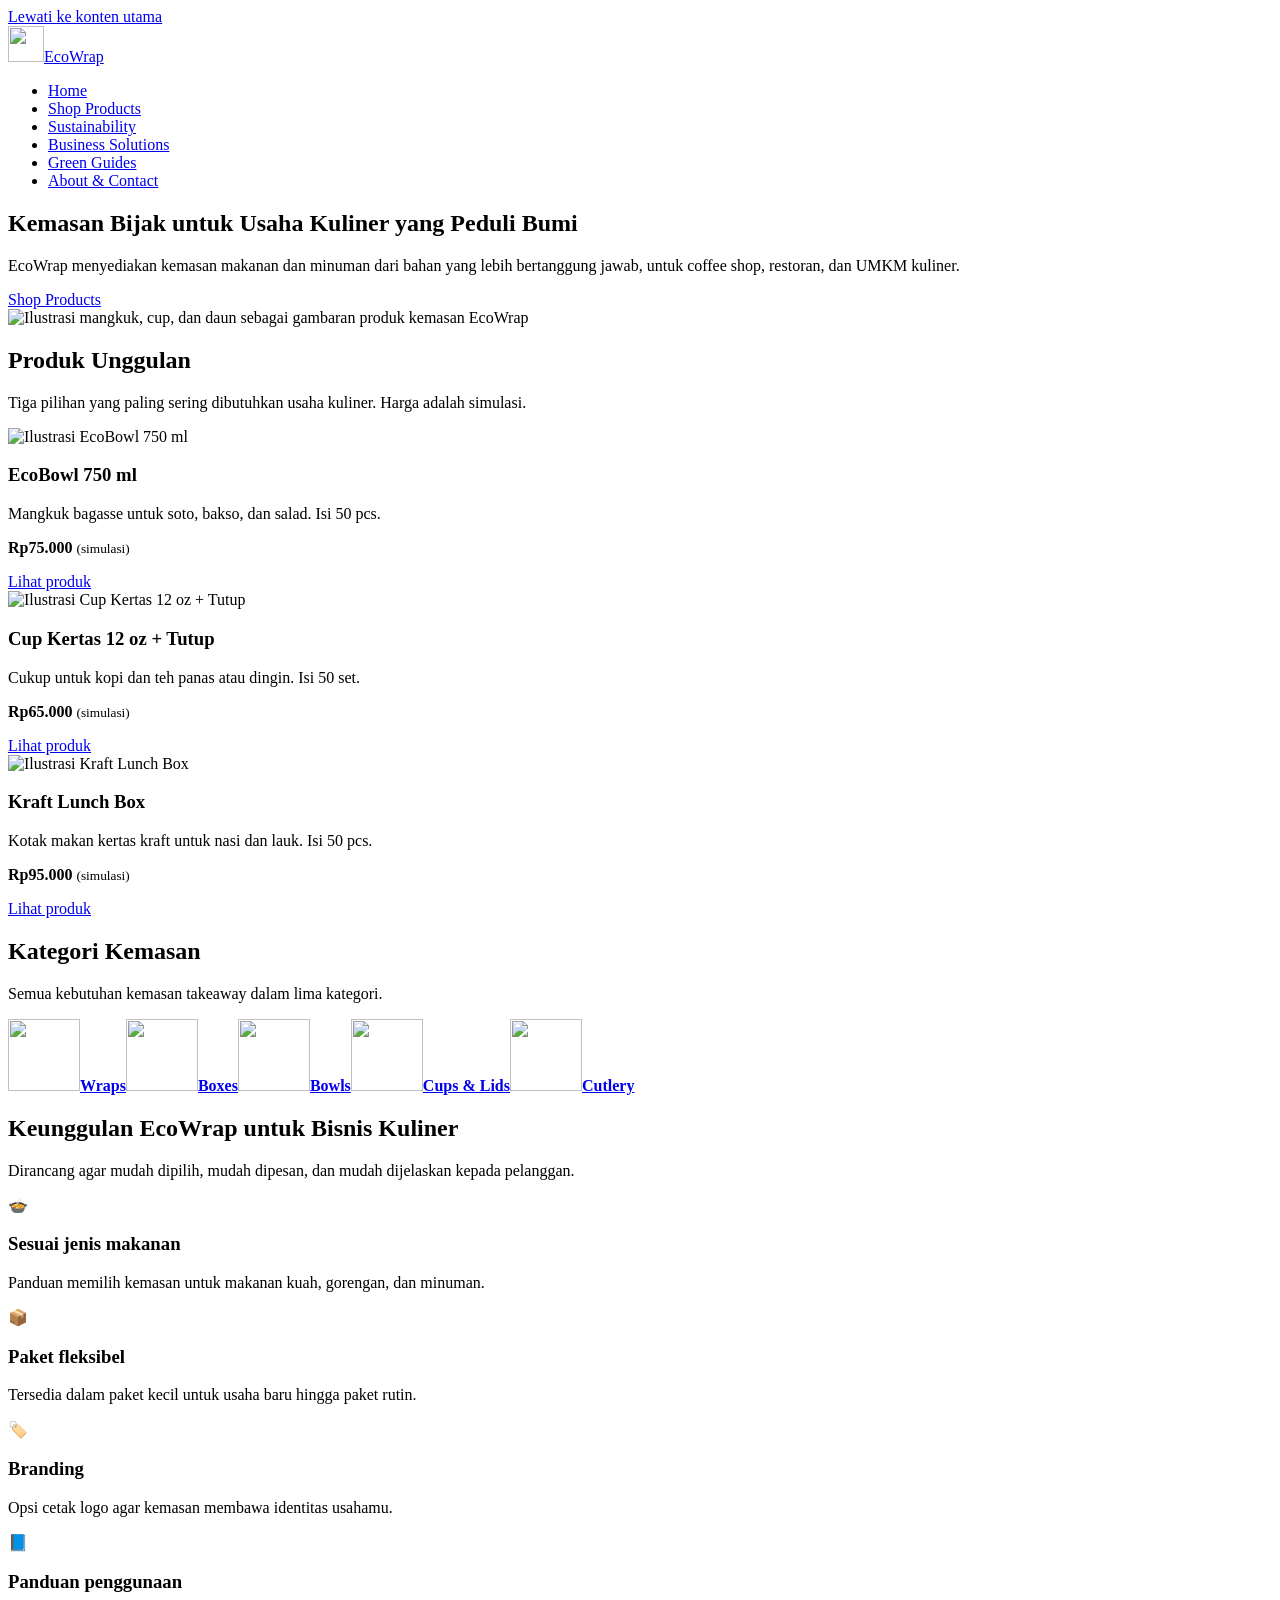
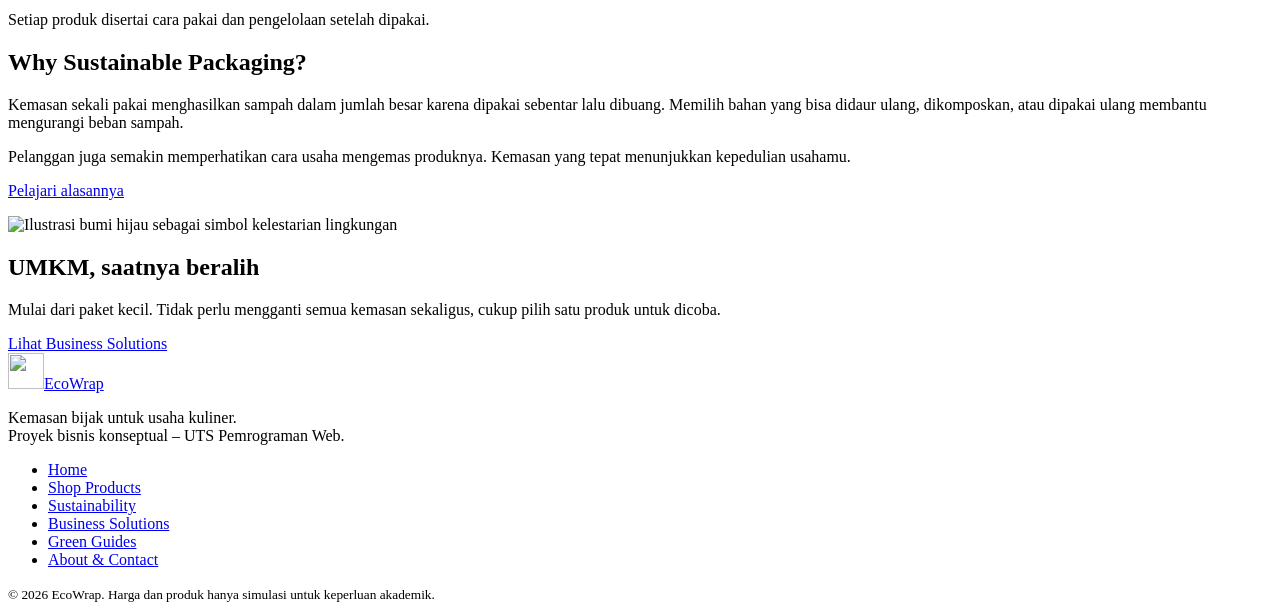
==== index.html @ 03558b00 "Add files via upload" ====
<!DOCTYPE html>
<html lang="id">
<head>
<meta charset="UTF-8">
<meta name="viewport" content="width=device-width, initial-scale=1">
<title>Home | EcoWrap</title>
<meta name="description" content="EcoWrap, kemasan ramah lingkungan untuk coffee shop, restoran, dan UMKM kuliner.">
<link rel="icon" href="images/logo.svg" type="image/svg+xml">
<link rel="preconnect" href="https://fonts.googleapis.com">
<link rel="preconnect" href="https://fonts.gstatic.com" crossorigin>
<link rel="stylesheet" href="https://fonts.googleapis.com/css2?family=Inter:wght@400;500;600&amp;family=Playfair+Display:wght@600;700&amp;display=swap">
<link rel="stylesheet" href="css/style.css">
</head>
<body>
<a class="skip" href="#konten">Lewati ke konten utama</a>
<header class="site-header">
  <nav class="nav" aria-label="Navigasi utama">
    <a class="brand" href="index.html"><img src="images/logo.svg" alt="" width="36" height="36">EcoWrap</a>
    <ul><li><a class="link" href="index.html" aria-current="page">Home</a></li><li><a class="link" href="products.html">Shop Products</a></li><li><a class="link" href="sustainability.html">Sustainability</a></li><li><a class="link" href="business.html">Business Solutions</a></li><li><a class="link" href="guides.html">Green Guides</a></li><li><a class="link" href="about.html">About &amp; Contact</a></li></ul>
  </nav>
</header>
<main id="konten">
<section class="hero"><div class="wrap">
  <div>
    <h1>Kemasan Bijak untuk Usaha Kuliner yang Peduli Bumi</h1>
    <p>EcoWrap menyediakan kemasan makanan dan minuman dari bahan yang lebih bertanggung jawab, untuk coffee shop, restoran, dan UMKM kuliner.</p>
    <a class="btn" href="products.html">Shop Products</a>
  </div>
  <img class="hero-img" src="images/hero.svg" alt="Ilustrasi mangkuk, cup, dan daun sebagai gambaran produk kemasan EcoWrap" width="400" height="300">
</div></section>

<section class="section"><div class="wrap">
  <h2>Produk Unggulan</h2><p class="intro">Tiga pilihan yang paling sering dibutuhkan usaha kuliner. Harga adalah simulasi.</p>
  <div class="grid g3">
    <article class="card"><img src="images/p-bowl.svg" alt="Ilustrasi EcoBowl 750 ml" width="400" height="300"><div class="body"><h3>EcoBowl 750 ml</h3><p>Mangkuk bagasse untuk soto, bakso, dan salad. Isi 50 pcs.</p><p><strong>Rp75.000</strong> <small>(simulasi)</small></p><a class="btn btn-outline" href="products.html">Lihat produk</a></div></article>
    <article class="card"><img src="images/p-cup.svg" alt="Ilustrasi Cup Kertas 12 oz + Tutup" width="400" height="300"><div class="body"><h3>Cup Kertas 12 oz + Tutup</h3><p>Cukup untuk kopi dan teh panas atau dingin. Isi 50 set.</p><p><strong>Rp65.000</strong> <small>(simulasi)</small></p><a class="btn btn-outline" href="products.html">Lihat produk</a></div></article>
    <article class="card"><img src="images/p-box.svg" alt="Ilustrasi Kraft Lunch Box" width="400" height="300"><div class="body"><h3>Kraft Lunch Box</h3><p>Kotak makan kertas kraft untuk nasi dan lauk. Isi 50 pcs.</p><p><strong>Rp95.000</strong> <small>(simulasi)</small></p><a class="btn btn-outline" href="products.html">Lihat produk</a></div></article>
  </div>
</div></section>

<section class="section section-pale"><div class="wrap center">
  <h2>Kategori Kemasan</h2><p class="intro">Semua kebutuhan kemasan takeaway dalam lima kategori.</p>
  <div class="grid g4" style="grid-template-columns:repeat(auto-fit,minmax(150px,1fr))"><a class="tile" href="products.html#wraps"><img src="images/p-wrap.svg" alt="" width="72" height="72"><strong>Wraps</strong></a><a class="tile" href="products.html#boxes"><img src="images/p-box.svg" alt="" width="72" height="72"><strong>Boxes</strong></a><a class="tile" href="products.html#bowls"><img src="images/p-bowl.svg" alt="" width="72" height="72"><strong>Bowls</strong></a><a class="tile" href="products.html#cups-lids"><img src="images/p-cup.svg" alt="" width="72" height="72"><strong>Cups &amp; Lids</strong></a><a class="tile" href="products.html#cutlery"><img src="images/p-cutlery.svg" alt="" width="72" height="72"><strong>Cutlery</strong></a></div>
</div></section>

<section class="section"><div class="wrap">
  <h2>Keunggulan EcoWrap untuk Bisnis Kuliner</h2><p class="intro">Dirancang agar mudah dipilih, mudah dipesan, dan mudah dijelaskan kepada pelanggan.</p>
  <div class="grid g4">
    <div><div class="ikon" aria-hidden="true">🍲</div><h3>Sesuai jenis makanan</h3><p>Panduan memilih kemasan untuk makanan kuah, gorengan, dan minuman.</p></div>
    <div><div class="ikon" aria-hidden="true">📦</div><h3>Paket fleksibel</h3><p>Tersedia dalam paket kecil untuk usaha baru hingga paket rutin.</p></div>
    <div><div class="ikon" aria-hidden="true">🏷️</div><h3>Branding</h3><p>Opsi cetak logo agar kemasan membawa identitas usahamu.</p></div>
    <div><div class="ikon" aria-hidden="true">📘</div><h3>Panduan penggunaan</h3><p>Setiap produk disertai cara pakai dan pengelolaan setelah dipakai.</p></div>
  </div>
</div></section>

<section class="section section-pale"><div class="wrap grid g2" style="align-items:center">
  <div>
    <h2>Why Sustainable Packaging?</h2>
    <p>Kemasan sekali pakai menghasilkan sampah dalam jumlah besar karena dipakai sebentar lalu dibuang. Memilih bahan yang bisa didaur ulang, dikomposkan, atau dipakai ulang membantu mengurangi beban sampah.</p>
    <p>Pelanggan juga semakin memperhatikan cara usaha mengemas produknya. Kemasan yang tepat menunjukkan kepedulian usahamu.</p>
    <p><a class="btn btn-outline" href="sustainability.html">Pelajari alasannya</a></p>
  </div>
  <img class="hero-img" src="images/edu.svg" alt="Ilustrasi bumi hijau sebagai simbol kelestarian lingkungan" width="400" height="300">
</div></section>

<section class="section"><div class="wrap"><div class="cta">
  <div><h2>UMKM, saatnya beralih</h2><p>Mulai dari paket kecil. Tidak perlu mengganti semua kemasan sekaligus, cukup pilih satu produk untuk dicoba.</p></div>
  <a class="btn btn-light" href="business.html">Lihat Business Solutions</a>
</div></div></section>
</main>
<footer class="site-footer">
  <div class="wrap">
    <div><a class="brand" href="index.html"><img src="images/logo.svg" alt="" width="36" height="36">EcoWrap</a>
    <p>Kemasan bijak untuk usaha kuliner.<br>Proyek bisnis konseptual – UTS Pemrograman Web.</p></div>
    <nav aria-label="Navigasi footer"><ul><li><a href="index.html">Home</a></li><li><a href="products.html">Shop Products</a></li><li><a href="sustainability.html">Sustainability</a></li><li><a href="business.html">Business Solutions</a></li><li><a href="guides.html">Green Guides</a></li><li><a href="about.html">About &amp; Contact</a></li></ul></nav>
    <small>© 2026 EcoWrap. Harga dan produk hanya simulasi untuk keperluan akademik.</small>
  </div>
</footer>
</body>
</html>
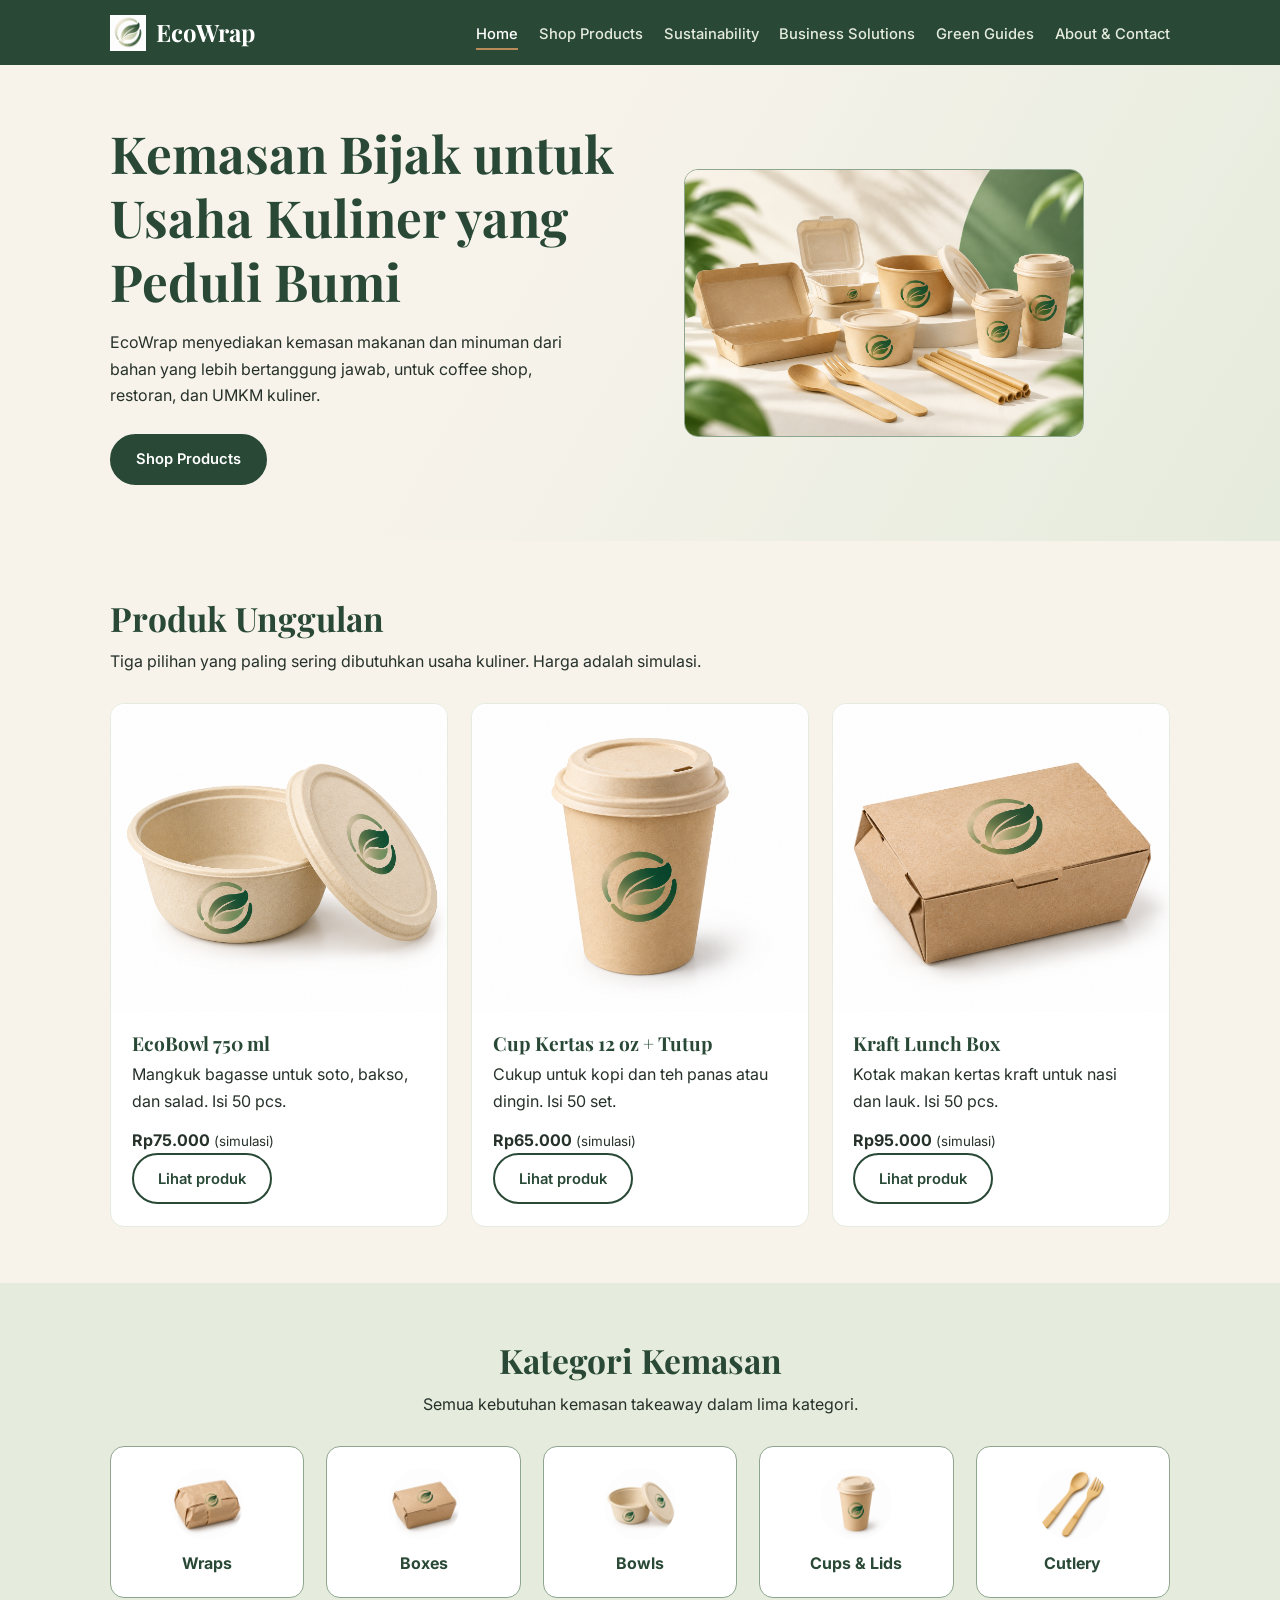
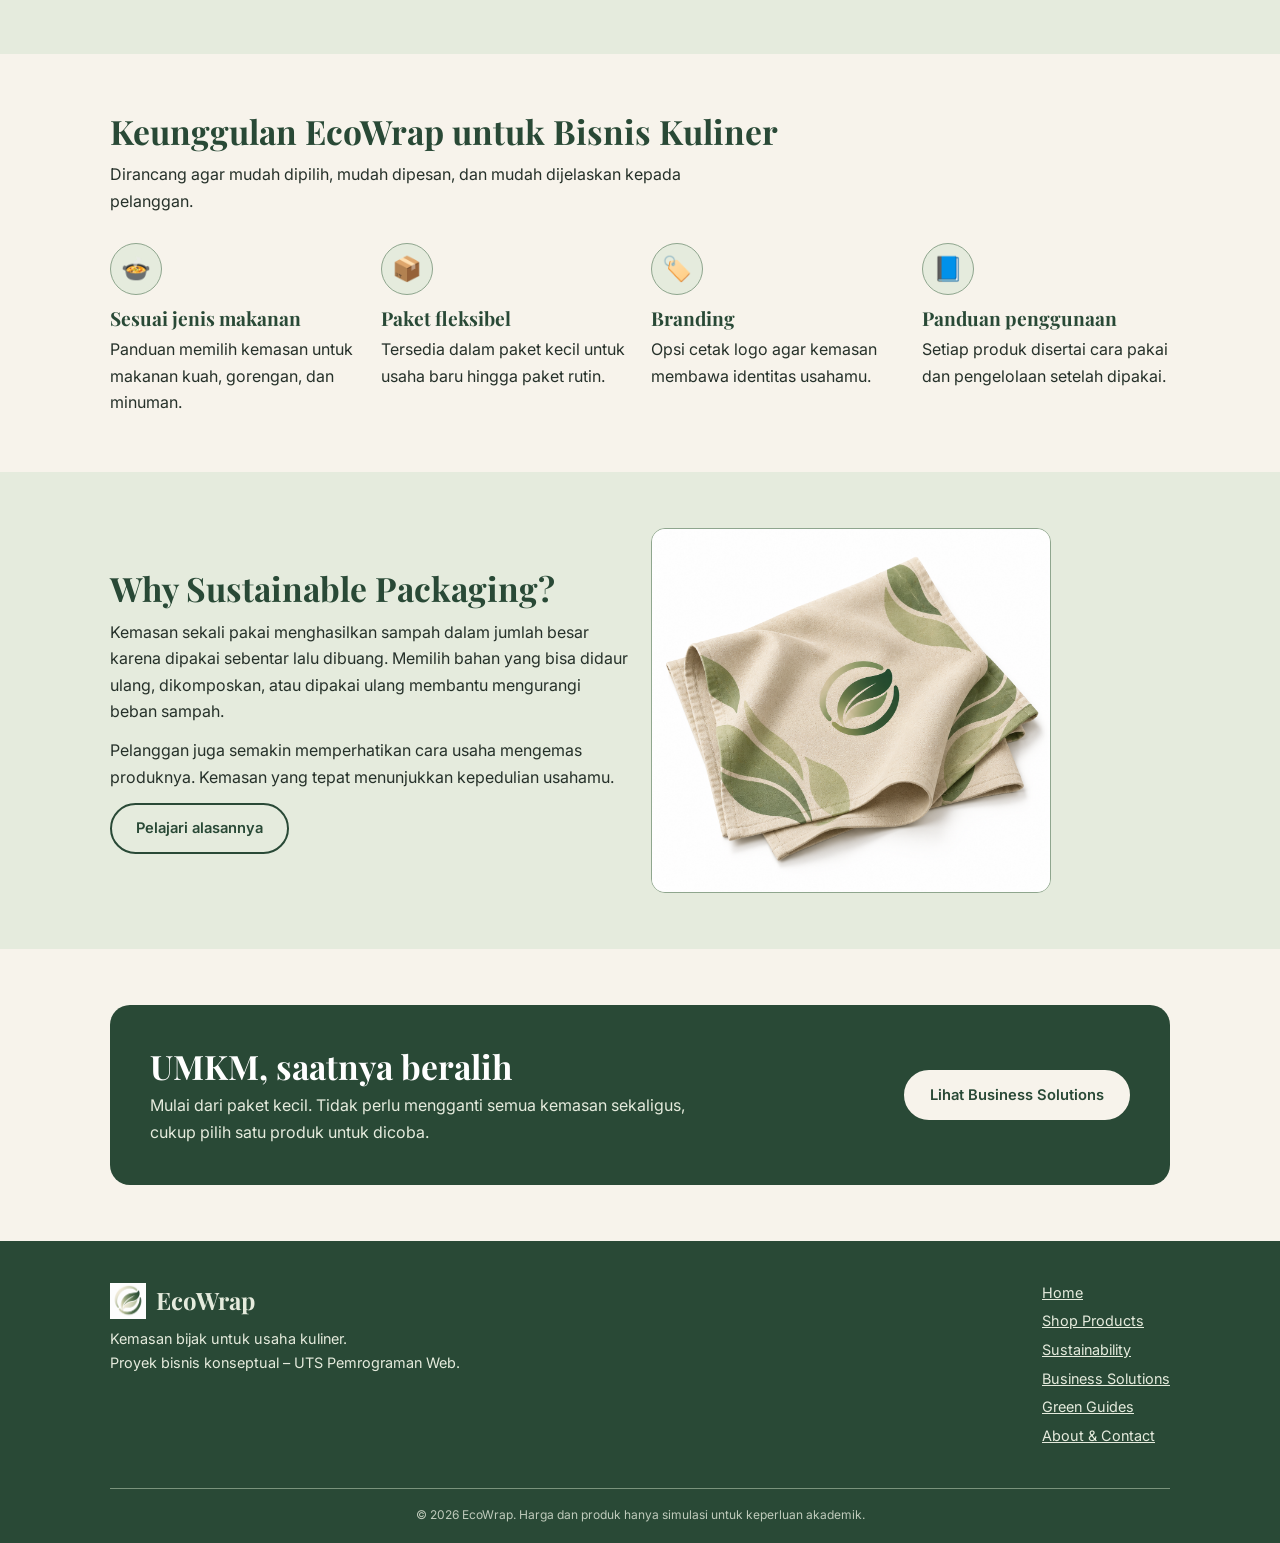
==== commit d8558f49: "Index.html" ====
--- a/index.html
+++ b/index.html
@@ -5,7 +5,7 @@
 <meta name="viewport" content="width=device-width, initial-scale=1">
 <title>Home | EcoWrap</title>
 <meta name="description" content="EcoWrap, kemasan ramah lingkungan untuk coffee shop, restoran, dan UMKM kuliner.">
-<link rel="icon" href="images/logo.svg" type="image/svg+xml">
+<link rel="icon" href="images/LOGO.png" type="image/png">
 <link rel="preconnect" href="https://fonts.googleapis.com">
 <link rel="preconnect" href="https://fonts.gstatic.com" crossorigin>
 <link rel="stylesheet" href="https://fonts.googleapis.com/css2?family=Inter:wght@400;500;600&amp;family=Playfair+Display:wght@600;700&amp;display=swap">
@@ -15,7 +15,7 @@
 <a class="skip" href="#konten">Lewati ke konten utama</a>
 <header class="site-header">
   <nav class="nav" aria-label="Navigasi utama">
-    <a class="brand" href="index.html"><img src="images/logo.svg" alt="" width="36" height="36">EcoWrap</a>
+    <a class="brand" href="index.html"><img src="images/LOGO.png" alt="" width="36" height="36">EcoWrap</a>
     <ul><li><a class="link" href="index.html" aria-current="page">Home</a></li><li><a class="link" href="products.html">Shop Products</a></li><li><a class="link" href="sustainability.html">Sustainability</a></li><li><a class="link" href="business.html">Business Solutions</a></li><li><a class="link" href="guides.html">Green Guides</a></li><li><a class="link" href="about.html">About &amp; Contact</a></li></ul>
   </nav>
 </header>
@@ -26,21 +26,21 @@
     <p>EcoWrap menyediakan kemasan makanan dan minuman dari bahan yang lebih bertanggung jawab, untuk coffee shop, restoran, dan UMKM kuliner.</p>
     <a class="btn" href="products.html">Shop Products</a>
   </div>
-  <img class="hero-img" src="images/hero.svg" alt="Ilustrasi mangkuk, cup, dan daun sebagai gambaran produk kemasan EcoWrap" width="400" height="300">
+  <img class="hero-img" src="images/HOMEPAGE.png" alt="Koleksi kemasan ramah lingkungan EcoWrap" width="400" height="300">
 </div></section>
 
 <section class="section"><div class="wrap">
   <h2>Produk Unggulan</h2><p class="intro">Tiga pilihan yang paling sering dibutuhkan usaha kuliner. Harga adalah simulasi.</p>
   <div class="grid g3">
-    <article class="card"><img src="images/p-bowl.svg" alt="Ilustrasi EcoBowl 750 ml" width="400" height="300"><div class="body"><h3>EcoBowl 750 ml</h3><p>Mangkuk bagasse untuk soto, bakso, dan salad. Isi 50 pcs.</p><p><strong>Rp75.000</strong> <small>(simulasi)</small></p><a class="btn btn-outline" href="products.html">Lihat produk</a></div></article>
-    <article class="card"><img src="images/p-cup.svg" alt="Ilustrasi Cup Kertas 12 oz + Tutup" width="400" height="300"><div class="body"><h3>Cup Kertas 12 oz + Tutup</h3><p>Cukup untuk kopi dan teh panas atau dingin. Isi 50 set.</p><p><strong>Rp65.000</strong> <small>(simulasi)</small></p><a class="btn btn-outline" href="products.html">Lihat produk</a></div></article>
-    <article class="card"><img src="images/p-box.svg" alt="Ilustrasi Kraft Lunch Box" width="400" height="300"><div class="body"><h3>Kraft Lunch Box</h3><p>Kotak makan kertas kraft untuk nasi dan lauk. Isi 50 pcs.</p><p><strong>Rp95.000</strong> <small>(simulasi)</small></p><a class="btn btn-outline" href="products.html">Lihat produk</a></div></article>
+    <article class="card"><img src="images/ECOBOWL 750 ML.png" alt="EcoBowl 750 ml" width="400" height="300"><div class="body"><h3>EcoBowl 750 ml</h3><p>Mangkuk bagasse untuk soto, bakso, dan salad. Isi 50 pcs.</p><p><strong>Rp75.000</strong> <small>(simulasi)</small></p><a class="btn btn-outline" href="products.html">Lihat produk</a></div></article>
+    <article class="card"><img src="images/CUP KERTAS 12 OZ & TUTUP.png" alt="Cup Kertas 12 oz + Tutup" width="400" height="300"><div class="body"><h3>Cup Kertas 12 oz + Tutup</h3><p>Cukup untuk kopi dan teh panas atau dingin. Isi 50 set.</p><p><strong>Rp65.000</strong> <small>(simulasi)</small></p><a class="btn btn-outline" href="products.html">Lihat produk</a></div></article>
+    <article class="card"><img src="images/KRAFT LUNCH BOX.png" alt="Kraft Lunch Box" width="400" height="300"><div class="body"><h3>Kraft Lunch Box</h3><p>Kotak makan kertas kraft untuk nasi dan lauk. Isi 50 pcs.</p><p><strong>Rp95.000</strong> <small>(simulasi)</small></p><a class="btn btn-outline" href="products.html">Lihat produk</a></div></article>
   </div>
 </div></section>
 
 <section class="section section-pale"><div class="wrap center">
   <h2>Kategori Kemasan</h2><p class="intro">Semua kebutuhan kemasan takeaway dalam lima kategori.</p>
-  <div class="grid g4" style="grid-template-columns:repeat(auto-fit,minmax(150px,1fr))"><a class="tile" href="products.html#wraps"><img src="images/p-wrap.svg" alt="" width="72" height="72"><strong>Wraps</strong></a><a class="tile" href="products.html#boxes"><img src="images/p-box.svg" alt="" width="72" height="72"><strong>Boxes</strong></a><a class="tile" href="products.html#bowls"><img src="images/p-bowl.svg" alt="" width="72" height="72"><strong>Bowls</strong></a><a class="tile" href="products.html#cups-lids"><img src="images/p-cup.svg" alt="" width="72" height="72"><strong>Cups &amp; Lids</strong></a><a class="tile" href="products.html#cutlery"><img src="images/p-cutlery.svg" alt="" width="72" height="72"><strong>Cutlery</strong></a></div>
+  <div class="grid g4" style="grid-template-columns:repeat(auto-fit,minmax(150px,1fr))"><a class="tile" href="products.html#wraps"><img src="images/KERTAS PEMBUNGKUS KRAFT.png" alt="" width="72" height="72"><strong>Wraps</strong></a><a class="tile" href="products.html#boxes"><img src="images/KRAFT LUNCH BOX.png" alt="" width="72" height="72"><strong>Boxes</strong></a><a class="tile" href="products.html#bowls"><img src="images/ECOBOWL 750 ML.png" alt="" width="72" height="72"><strong>Bowls</strong></a><a class="tile" href="products.html#cups-lids"><img src="images/CUP KERTAS 12 OZ & TUTUP.png" alt="" width="72" height="72"><strong>Cups &amp; Lids</strong></a><a class="tile" href="products.html#cutlery"><img src="images/SENDOK GARPU.png" alt="" width="72" height="72"><strong>Cutlery</strong></a></div>
 </div></section>
 
 <section class="section"><div class="wrap">
@@ -60,7 +60,7 @@
     <p>Pelanggan juga semakin memperhatikan cara usaha mengemas produknya. Kemasan yang tepat menunjukkan kepedulian usahamu.</p>
     <p><a class="btn btn-outline" href="sustainability.html">Pelajari alasannya</a></p>
   </div>
-  <img class="hero-img" src="images/edu.svg" alt="Ilustrasi bumi hijau sebagai simbol kelestarian lingkungan" width="400" height="300">
+  <img class="hero-img" src="images/KAIN GUNA ULANG.png" alt="Kemasan kain guna ulang sebagai pilihan penggunaan berulang" width="400" height="300">
 </div></section>
 
 <section class="section"><div class="wrap"><div class="cta">
@@ -70,7 +70,7 @@
 </main>
 <footer class="site-footer">
   <div class="wrap">
-    <div><a class="brand" href="index.html"><img src="images/logo.svg" alt="" width="36" height="36">EcoWrap</a>
+    <div><a class="brand" href="index.html"><img src="images/LOGO.png" alt="" width="36" height="36">EcoWrap</a>
     <p>Kemasan bijak untuk usaha kuliner.<br>Proyek bisnis konseptual – UTS Pemrograman Web.</p></div>
     <nav aria-label="Navigasi footer"><ul><li><a href="index.html">Home</a></li><li><a href="products.html">Shop Products</a></li><li><a href="sustainability.html">Sustainability</a></li><li><a href="business.html">Business Solutions</a></li><li><a href="guides.html">Green Guides</a></li><li><a href="about.html">About &amp; Contact</a></li></ul></nav>
     <small>© 2026 EcoWrap. Harga dan produk hanya simulasi untuk keperluan akademik.</small>
--- a/css/style.css
+++ b/css/style.css
@@ -0,0 +1,173 @@
+/* ==========================================================
+   EcoWrap – style.css
+   Satu stylesheet untuk seluruh halaman.
+   Semua warna disimpan di :root sebagai CSS variables,
+   jadi perubahan palet cukup dilakukan di satu tempat.
+   ========================================================== */
+
+:root {
+  --forest: #294936;   /* identitas utama: navbar, footer, tombol CTA */
+  --sage: #8FA68E;     /* pendukung: ikon, dekorasi, garis */
+  --pale: #E5EBDD;     /* pendukung: kartu, bagian edukasi */
+  --cream: #F7F3EB;    /* latar utama */
+  --kraft: #B88B5A;    /* aksen alami (hemat) */
+  --charcoal: #26312A; /* teks */
+  --white: #FFFFFF;    /* kartu produk, formulir */
+
+  --radius: 14px;
+  --max: 1100px;
+  --font-head: "Playfair Display", Georgia, serif;
+  --font-body: "Inter", system-ui, -apple-system, "Segoe UI", sans-serif;
+}
+
+/* ---------- Dasar ---------- */
+* { box-sizing: border-box; margin: 0; padding: 0; }
+html { scroll-behavior: smooth; }
+body {
+  font-family: var(--font-body);
+  background: var(--cream);
+  color: var(--charcoal);
+  line-height: 1.65;
+  font-size: 1rem;
+}
+img { max-width: 100%; height: auto; display: block; }
+a { color: var(--forest); }
+h1, h2, h3 { font-family: var(--font-head); color: var(--forest); line-height: 1.25; }
+h1 { font-size: clamp(2rem, 5vw, 3.2rem); }
+h2 { font-size: clamp(1.5rem, 3.2vw, 2.1rem); margin-bottom: .6rem; }
+h3 { font-size: 1.2rem; margin-bottom: .4rem; }
+p + p, p + ul, p + ol, ul + p { margin-top: .8rem; }
+ul, ol { padding-left: 1.3rem; }
+li + li { margin-top: .3rem; }
+:focus-visible { outline: 3px solid var(--kraft); outline-offset: 3px; }
+
+.skip { position: absolute; left: -999px; top: 0; background: var(--white); padding: .6rem 1rem; z-index: 100; }
+.skip:focus { left: 8px; top: 8px; }
+
+.wrap { width: 100%; max-width: var(--max); margin: 0 auto; padding: 0 1.25rem; }
+.section { padding: 3.5rem 0; }
+.section-pale { background: var(--pale); }
+.intro { max-width: 640px; margin-bottom: 1.8rem; }
+.center { text-align: center; }
+.center .intro { margin-left: auto; margin-right: auto; }
+
+/* ---------- Header & navigasi (Flexbox) ---------- */
+.site-header { background: var(--forest); position: sticky; top: 0; z-index: 50; }
+.nav { display: flex; align-items: center; justify-content: space-between; gap: 1rem; padding: .8rem 1.25rem; max-width: var(--max); margin: 0 auto; flex-wrap: wrap; }
+.brand { display: flex; align-items: center; gap: .6rem; color: var(--white); text-decoration: none; font-family: var(--font-head); font-weight: 700; font-size: 1.5rem; }
+.brand img { width: 36px; height: 36px; }
+.nav ul { list-style: none; display: flex; flex-wrap: wrap; gap: .25rem 1.3rem; padding: 0; }
+.nav li + li { margin: 0; }
+.nav a.link { color: var(--pale); text-decoration: none; font-size: .92rem; font-weight: 500; padding: .35rem 0; border-bottom: 2px solid transparent; }
+.nav a.link:hover { border-color: var(--sage); }
+.nav a.link[aria-current="page"] { color: var(--white); border-color: var(--kraft); }
+
+/* ---------- Tombol ---------- */
+.btn { display: inline-block; background: var(--forest); color: var(--white); text-decoration: none; font-weight: 600; font-size: .92rem; padding: .7rem 1.5rem; border-radius: 999px; border: 2px solid var(--forest); cursor: pointer; font-family: inherit; transition: background .2s, color .2s; }
+.btn:hover { background: var(--charcoal); border-color: var(--charcoal); }
+.btn-outline { background: transparent; color: var(--forest); }
+.btn-outline:hover { background: var(--forest); color: var(--white); border-color: var(--forest); }
+.btn-light { background: var(--cream); color: var(--forest); border-color: var(--cream); }
+.btn-light:hover { background: var(--pale); color: var(--forest); border-color: var(--pale); }
+
+/* ---------- Hero (Grid) ---------- */
+.hero { background: linear-gradient(120deg, var(--cream) 40%, var(--pale)); }
+.hero .wrap { display: grid; grid-template-columns: 1.1fr 1fr; gap: 2.5rem; align-items: center; padding-top: 3.5rem; padding-bottom: 3.5rem; }
+.hero p { max-width: 480px; margin: 1rem 0 1.6rem; }
+.hero-img { border-radius: var(--radius); border: 1px solid var(--sage); }
+.page-hero { background: var(--pale); padding: 3rem 0 2.5rem; border-bottom: 4px solid var(--kraft); }
+.page-hero p { max-width: 640px; margin-top: .8rem; }
+
+/* ---------- Grid & kartu ---------- */
+.grid { display: grid; gap: 1.4rem; }
+.g2 { grid-template-columns: repeat(2, 1fr); }
+.g3 { grid-template-columns: repeat(3, 1fr); }
+.g4 { grid-template-columns: repeat(4, 1fr); }
+.card { background: var(--white); border: 1px solid var(--pale); border-radius: var(--radius); overflow: hidden; }
+.card .body { padding: 1.2rem 1.3rem 1.4rem; }
+.section-pale .card { border-color: var(--sage); }
+.panel { background: var(--pale); border-radius: var(--radius); padding: 1.3rem 1.4rem; }
+.section-pale .panel { background: var(--white); }
+.tile { text-align: center; background: var(--white); border: 1px solid var(--sage); border-radius: var(--radius); padding: 1.3rem 1rem; text-decoration: none; color: var(--charcoal); transition: background .2s; }
+.tile:hover { background: var(--pale); }
+.tile img { width: 72px; height: 72px; margin: 0 auto .6rem; border-radius: 50%; }
+.tile strong { color: var(--forest); display: block; }
+.ikon { width: 52px; height: 52px; border-radius: 50%; background: var(--pale); border: 1px solid var(--sage); display: grid; place-items: center; font-size: 1.5rem; margin-bottom: .7rem; }
+.section-pale .ikon { background: var(--cream); }
+.tag { display: inline-block; font-size: .78rem; font-weight: 600; background: var(--kraft); color: var(--charcoal); padding: .1rem .7rem; border-radius: 999px; margin-bottom: .5rem; }
+
+/* ---------- Produk ---------- */
+.produk dl { display: grid; grid-template-columns: auto 1fr; gap: .25rem 1rem; font-size: .9rem; margin: .7rem 0; }
+.produk dt { font-weight: 600; color: var(--forest); }
+.produk dd .harga { font-weight: 700; }
+.pakai { font-size: .88rem; background: var(--pale); border-radius: 10px; padding: .7rem .9rem; margin-bottom: 1rem; }
+.aksi { display: flex; flex-wrap: wrap; gap: .6rem; }
+.aksi .btn { padding: .55rem 1.1rem; font-size: .85rem; }
+.catatan { font-size: .85rem; border-left: 4px solid var(--kraft); background: var(--white); padding: .7rem 1rem; margin-top: 1.4rem; border-radius: 0 10px 10px 0; }
+.subnav { display: flex; flex-wrap: wrap; gap: .6rem; margin-top: 1.2rem; }
+.subnav a { text-decoration: none; background: var(--white); border: 1px solid var(--sage); border-radius: 999px; padding: .3rem 1rem; font-size: .88rem; font-weight: 500; }
+.subnav a:hover { background: var(--forest); color: var(--white); }
+.kategori { scroll-margin-top: 90px; }
+.kategori + .kategori { margin-top: 3rem; }
+
+/* ---------- Tabel ---------- */
+.tabel { overflow-x: auto; border-radius: var(--radius); border: 1px solid var(--sage); background: var(--white); }
+table { width: 100%; border-collapse: collapse; font-size: .92rem; min-width: 560px; }
+th, td { text-align: left; padding: .75rem 1rem; border-bottom: 1px solid var(--pale); vertical-align: top; }
+th { background: var(--forest); color: var(--white); font-weight: 600; }
+tr:last-child td { border-bottom: 0; }
+
+/* ---------- CTA ---------- */
+.cta { background: var(--forest); color: var(--pale); border-radius: 20px; padding: 2.5rem; display: flex; align-items: center; justify-content: space-between; gap: 1.5rem; flex-wrap: wrap; }
+.cta h2 { color: var(--white); margin-bottom: .3rem; }
+.cta p { max-width: 560px; }
+
+/* ---------- Artikel ---------- */
+.artikel { background: var(--white); border: 1px solid var(--pale); border-radius: var(--radius); padding: 1.8rem 2rem; scroll-margin-top: 90px; }
+.artikel + .artikel { margin-top: 1.6rem; }
+.artikel .meta { font-size: .85rem; color: var(--forest); margin-bottom: .8rem; }
+.artikel h3 { margin-top: 1rem; font-family: var(--font-body); font-size: 1.02rem; }
+
+/* ---------- Formulir & FAQ ---------- */
+form { background: var(--white); border: 1px solid var(--sage); border-radius: var(--radius); padding: 1.6rem; }
+label { display: block; font-weight: 600; font-size: .9rem; color: var(--forest); margin: 1rem 0 .3rem; }
+label:first-of-type { margin-top: 0; }
+input, select, textarea { width: 100%; font: inherit; font-size: .95rem; padding: .65rem .8rem; border: 1px solid var(--sage); border-radius: 8px; background: var(--white); color: var(--charcoal); }
+textarea { min-height: 110px; resize: vertical; }
+form .btn { margin-top: 1.3rem; }
+details { background: var(--white); border: 1px solid var(--sage); border-radius: 10px; padding: .9rem 1.1rem; }
+details + details { margin-top: .7rem; }
+summary { cursor: pointer; font-weight: 600; color: var(--forest); }
+details p { margin-top: .6rem; font-size: .95rem; }
+.kutipan { border-left: 4px solid var(--kraft); padding-left: 1rem; font-family: var(--font-head); font-style: italic; font-size: 1.15rem; color: var(--forest); }
+
+/* ---------- Footer ---------- */
+.site-footer { background: var(--forest); color: var(--pale); padding: 2.5rem 0 1.2rem; font-size: .9rem; }
+.site-footer .wrap { display: flex; justify-content: space-between; gap: 2rem; flex-wrap: wrap; }
+.site-footer .brand { margin-bottom: .4rem; }
+.site-footer ul { list-style: none; padding: 0; }
+.site-footer a { color: var(--pale); }
+.site-footer small { display: block; width: 100%; text-align: center; opacity: .8; border-top: 1px solid var(--sage); padding-top: 1rem; margin-top: .5rem; }
+
+/* ---------- Responsif (Media Queries) ---------- */
+@media (max-width: 960px) {
+  .g4 { grid-template-columns: repeat(2, 1fr); }
+  .g3 { grid-template-columns: repeat(2, 1fr); }
+}
+@media (max-width: 768px) {
+  .hero .wrap { grid-template-columns: 1fr; padding-top: 2.2rem; padding-bottom: 2.2rem; }
+  .nav { flex-direction: column; align-items: flex-start; }
+  .g2, .g3 { grid-template-columns: 1fr; }
+  .section { padding: 2.5rem 0; }
+  .cta { padding: 1.8rem; }
+  .artikel { padding: 1.3rem; }
+}
+@media (max-width: 480px) {
+  .g4 { grid-template-columns: 1fr; }
+  .nav ul { gap: .1rem 1rem; }
+  .aksi .btn { width: 100%; text-align: center; }
+}
+@media (prefers-reduced-motion: reduce) {
+  * { transition: none !important; scroll-behavior: auto !important; }
+}
+
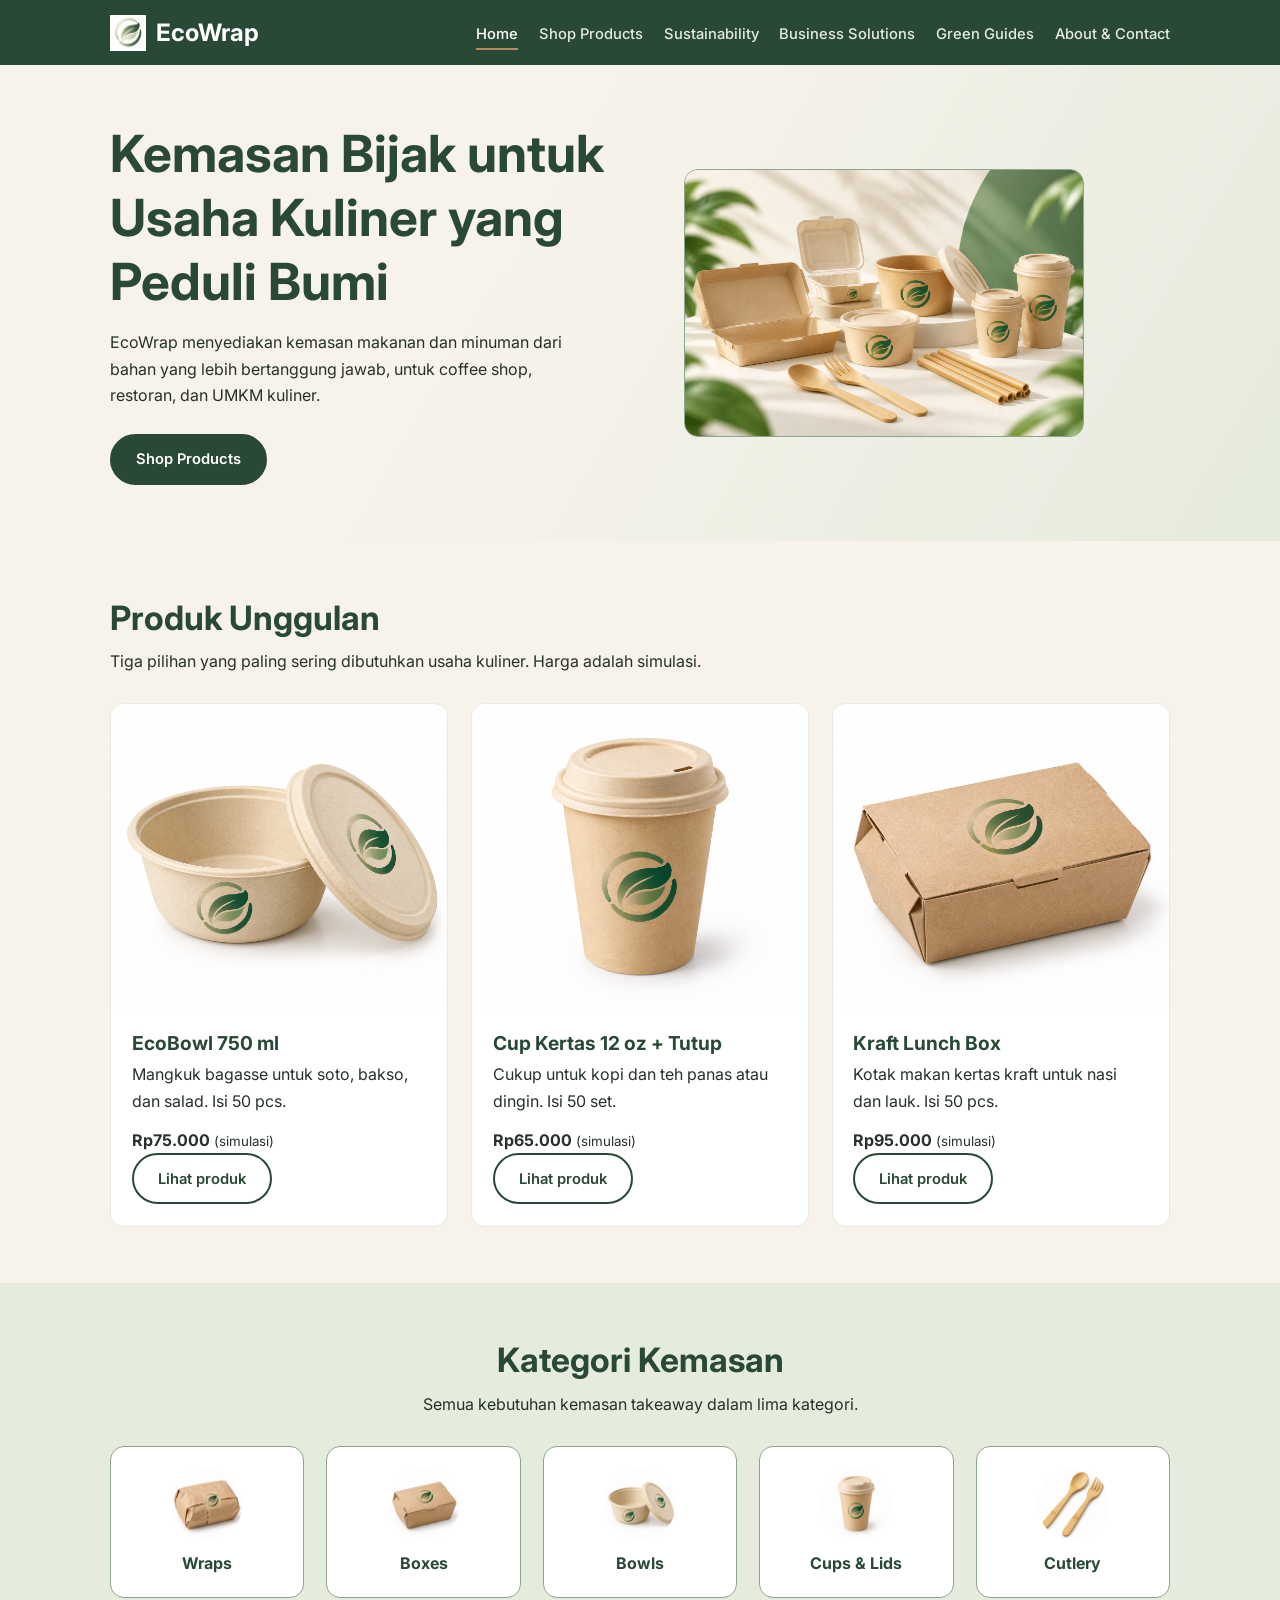
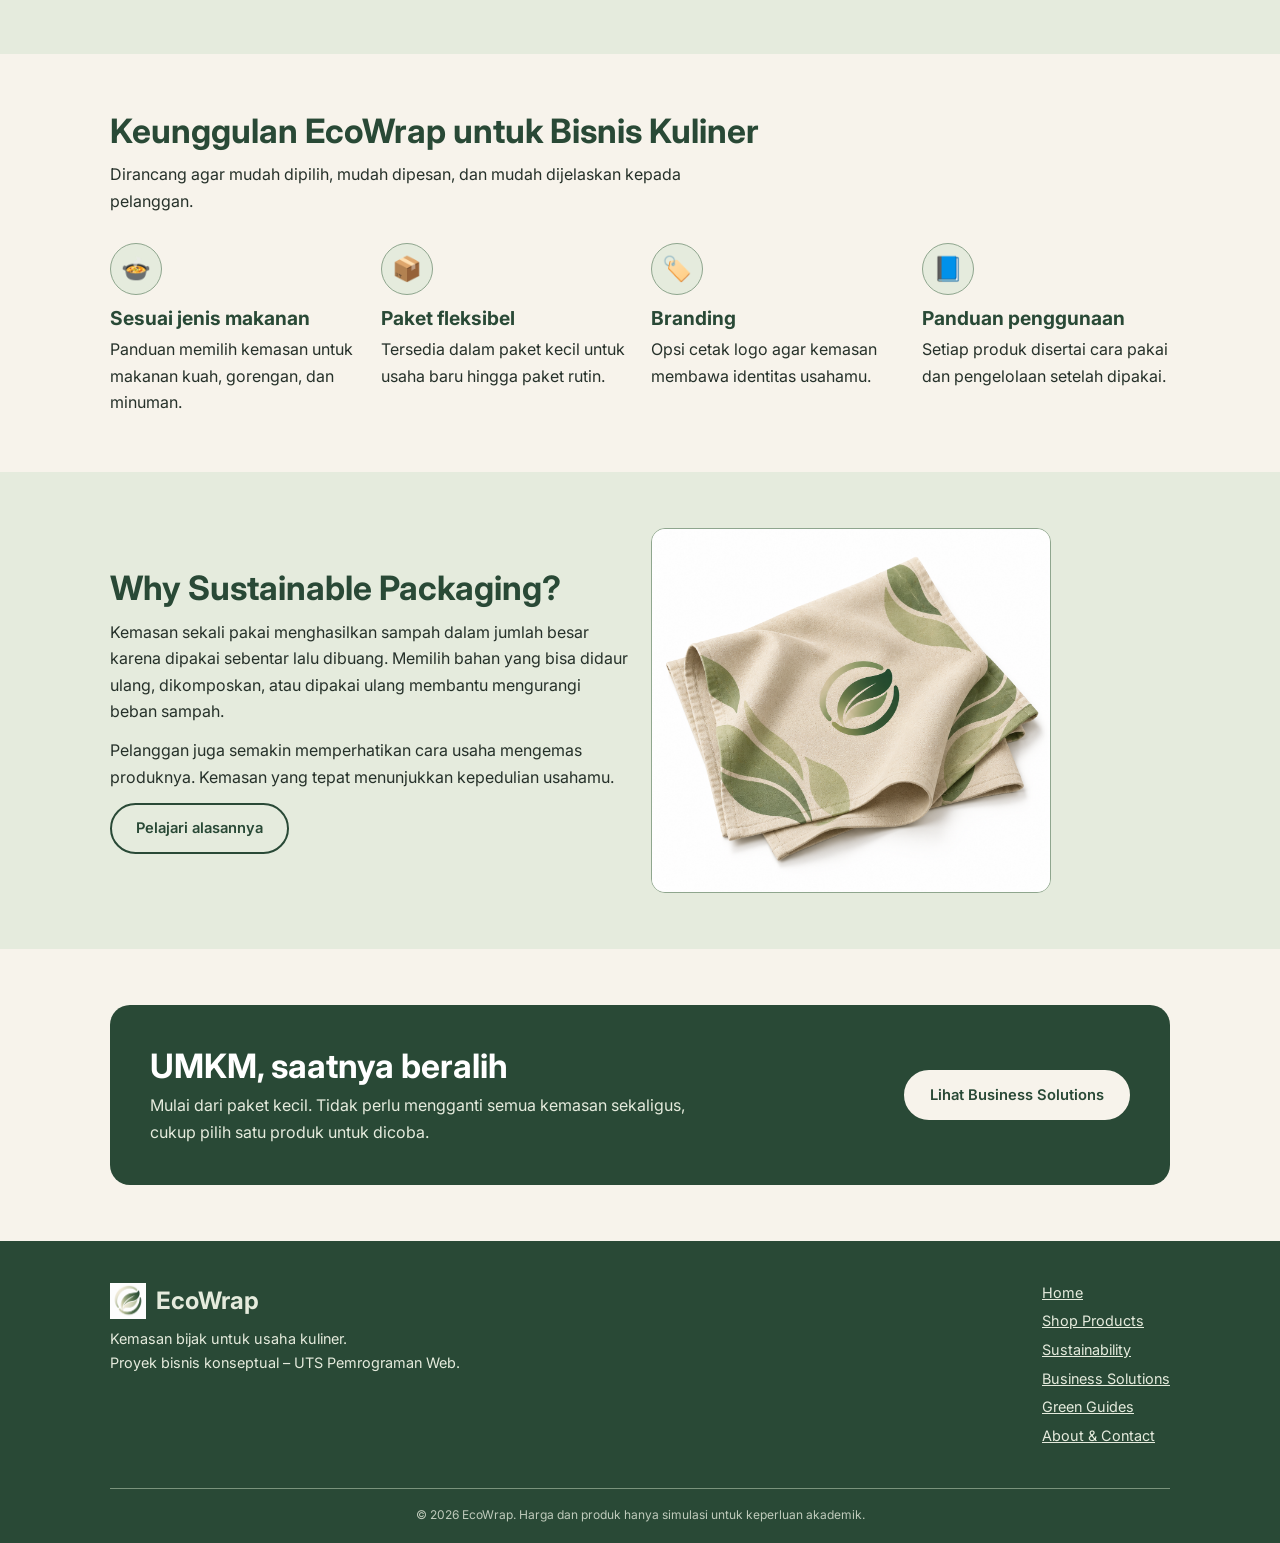
==== commit 6ac94471: "Update favicon link to use new logo image" ====
--- a/index.html
+++ b/index.html
@@ -5,7 +5,7 @@
 <meta name="viewport" content="width=device-width, initial-scale=1">
 <title>Home | EcoWrap</title>
 <meta name="description" content="EcoWrap, kemasan ramah lingkungan untuk coffee shop, restoran, dan UMKM kuliner.">
-<link rel="icon" href="images/LOGO.png" type="image/png">
+<link rel="icon" href="images/LOGO FIX.png" type="image/png">
 <link rel="preconnect" href="https://fonts.googleapis.com">
 <link rel="preconnect" href="https://fonts.gstatic.com" crossorigin>
 <link rel="stylesheet" href="https://fonts.googleapis.com/css2?family=Inter:wght@400;500;600&amp;family=Playfair+Display:wght@600;700&amp;display=swap">
--- a/css/style.css
+++ b/css/style.css
@@ -16,7 +16,7 @@
 
   --radius: 14px;
   --max: 1100px;
-  --font-head: "Playfair Display", Georgia, serif;
+  --font-head: "Inter", sans-serif;
   --font-body: "Inter", system-ui, -apple-system, "Segoe UI", sans-serif;
 }
 
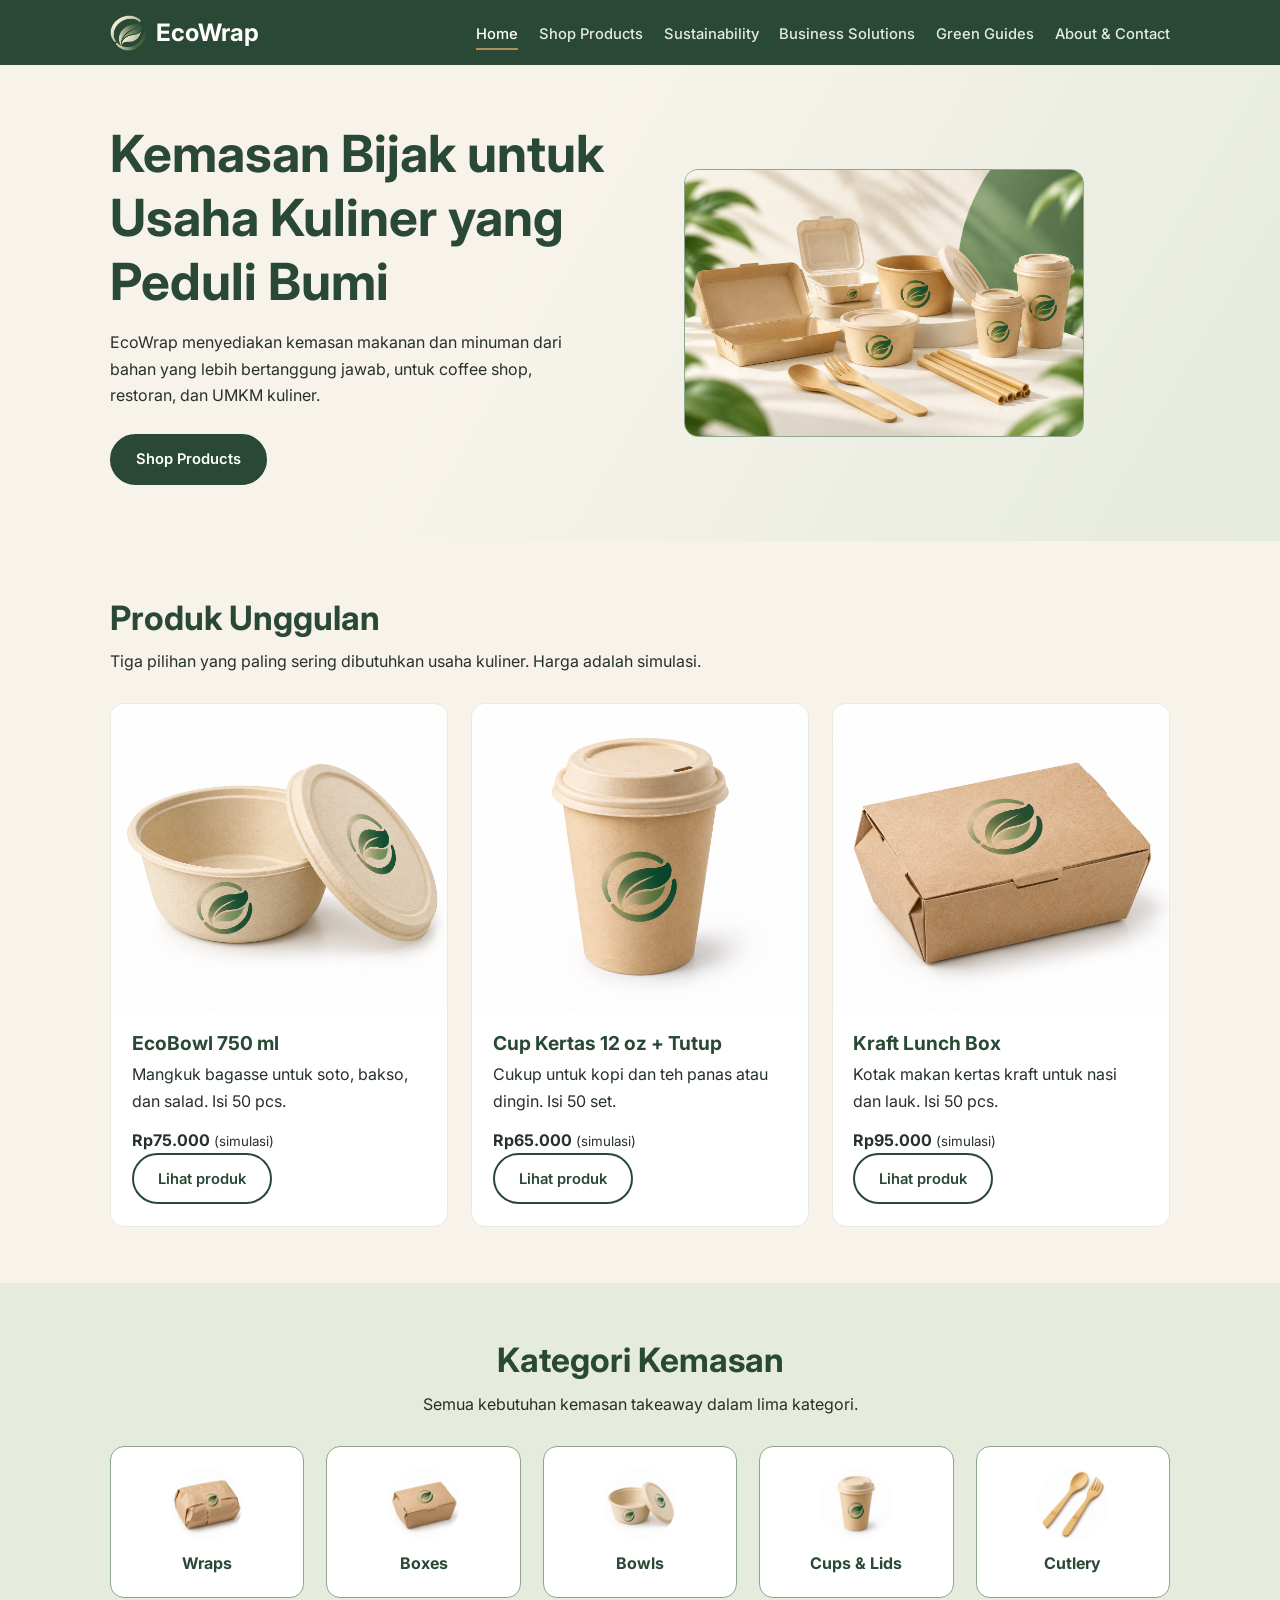
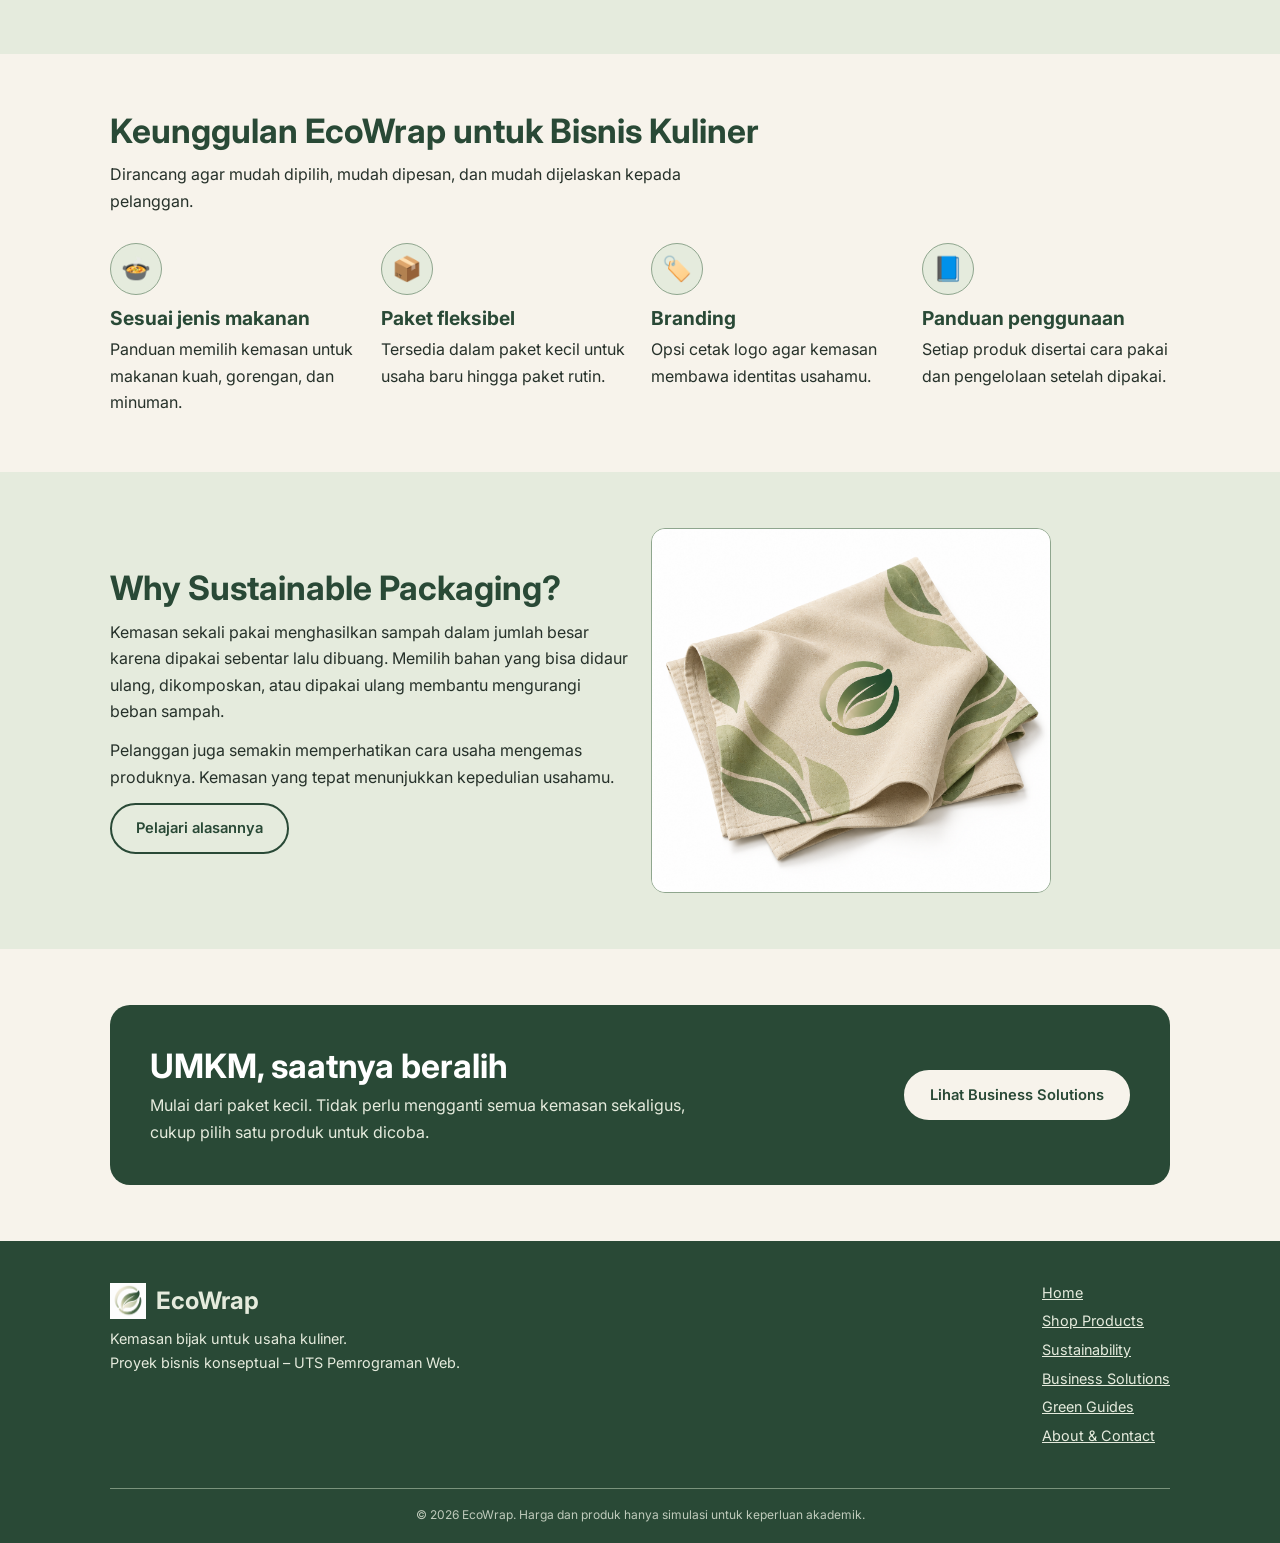
==== commit 9474f5d1: "Update index.html" ====
--- a/index.html
+++ b/index.html
@@ -15,7 +15,7 @@
 <a class="skip" href="#konten">Lewati ke konten utama</a>
 <header class="site-header">
   <nav class="nav" aria-label="Navigasi utama">
-    <a class="brand" href="index.html"><img src="images/LOGO.png" alt="" width="36" height="36">EcoWrap</a>
+    <a class="brand" href="index.html"><img src="images/LOGO FIX.png" alt="" width="36" height="36">EcoWrap</a>
     <ul><li><a class="link" href="index.html" aria-current="page">Home</a></li><li><a class="link" href="products.html">Shop Products</a></li><li><a class="link" href="sustainability.html">Sustainability</a></li><li><a class="link" href="business.html">Business Solutions</a></li><li><a class="link" href="guides.html">Green Guides</a></li><li><a class="link" href="about.html">About &amp; Contact</a></li></ul>
   </nav>
 </header>
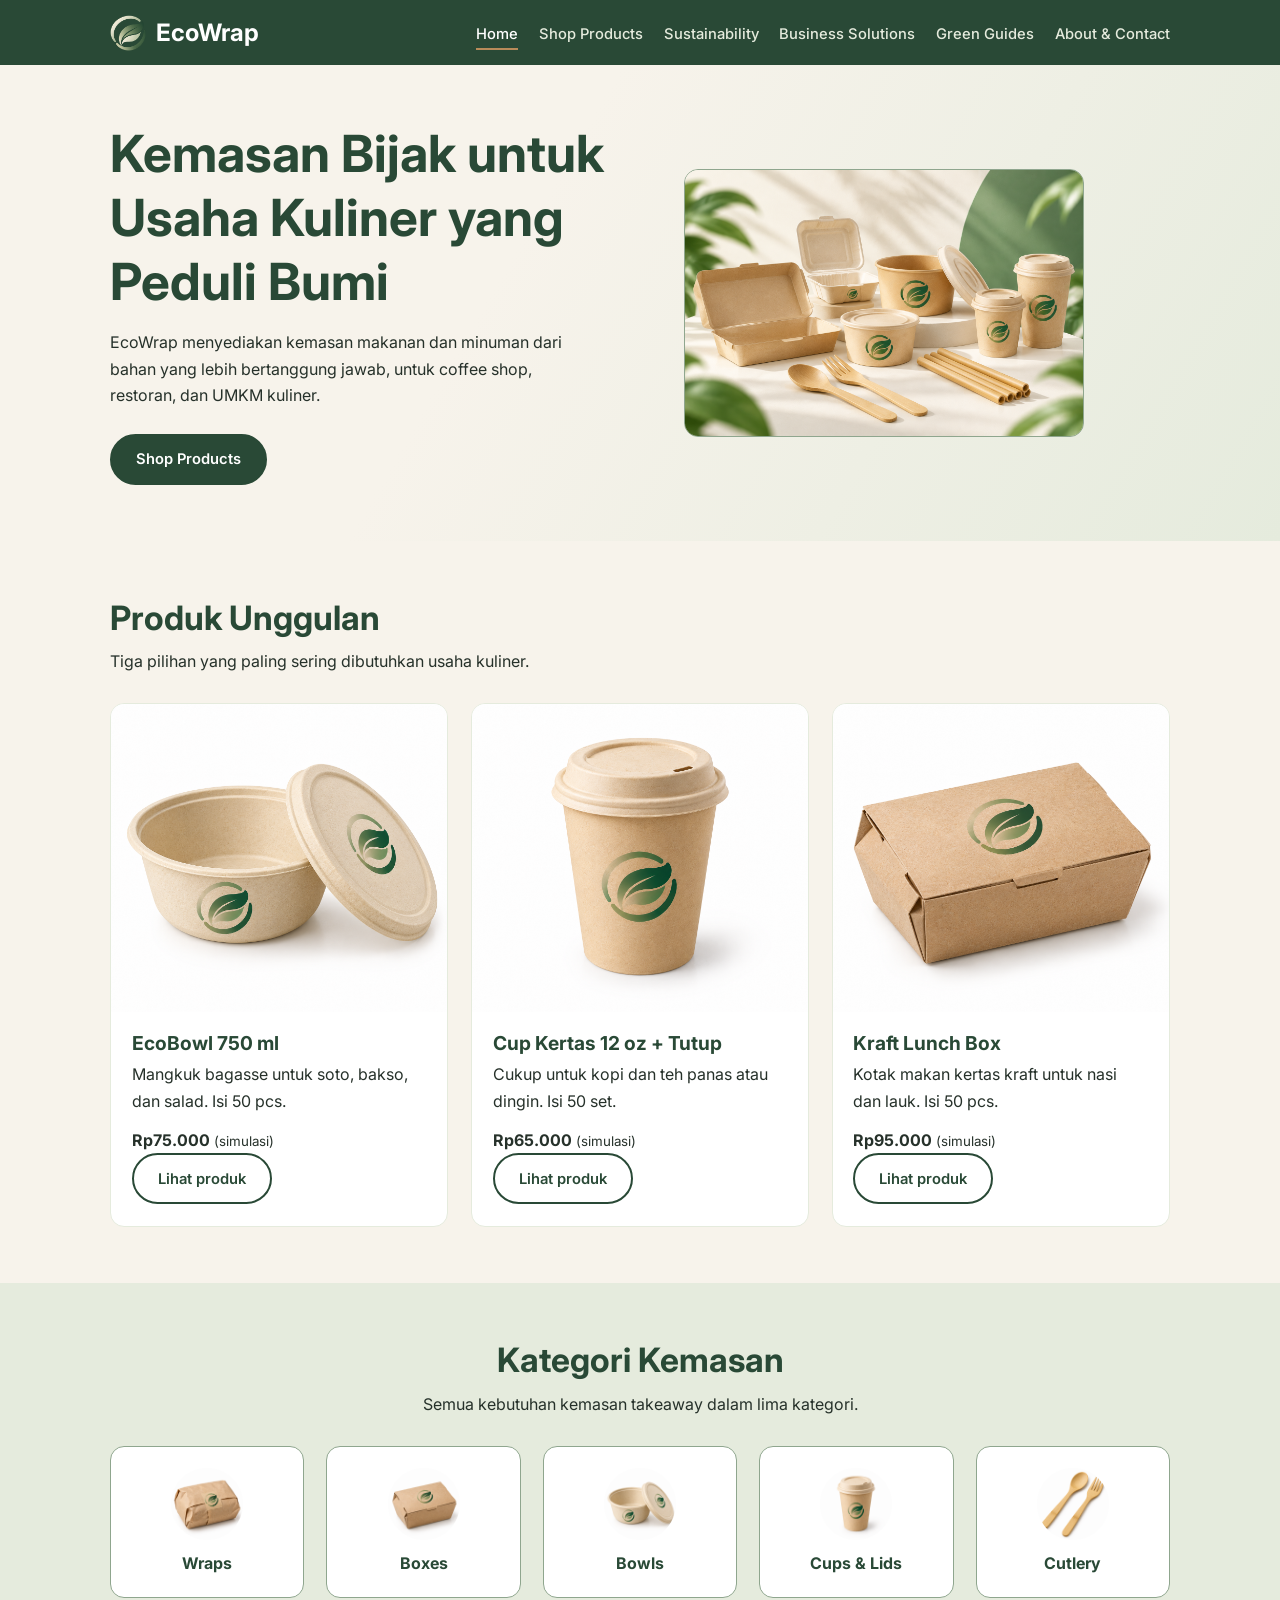
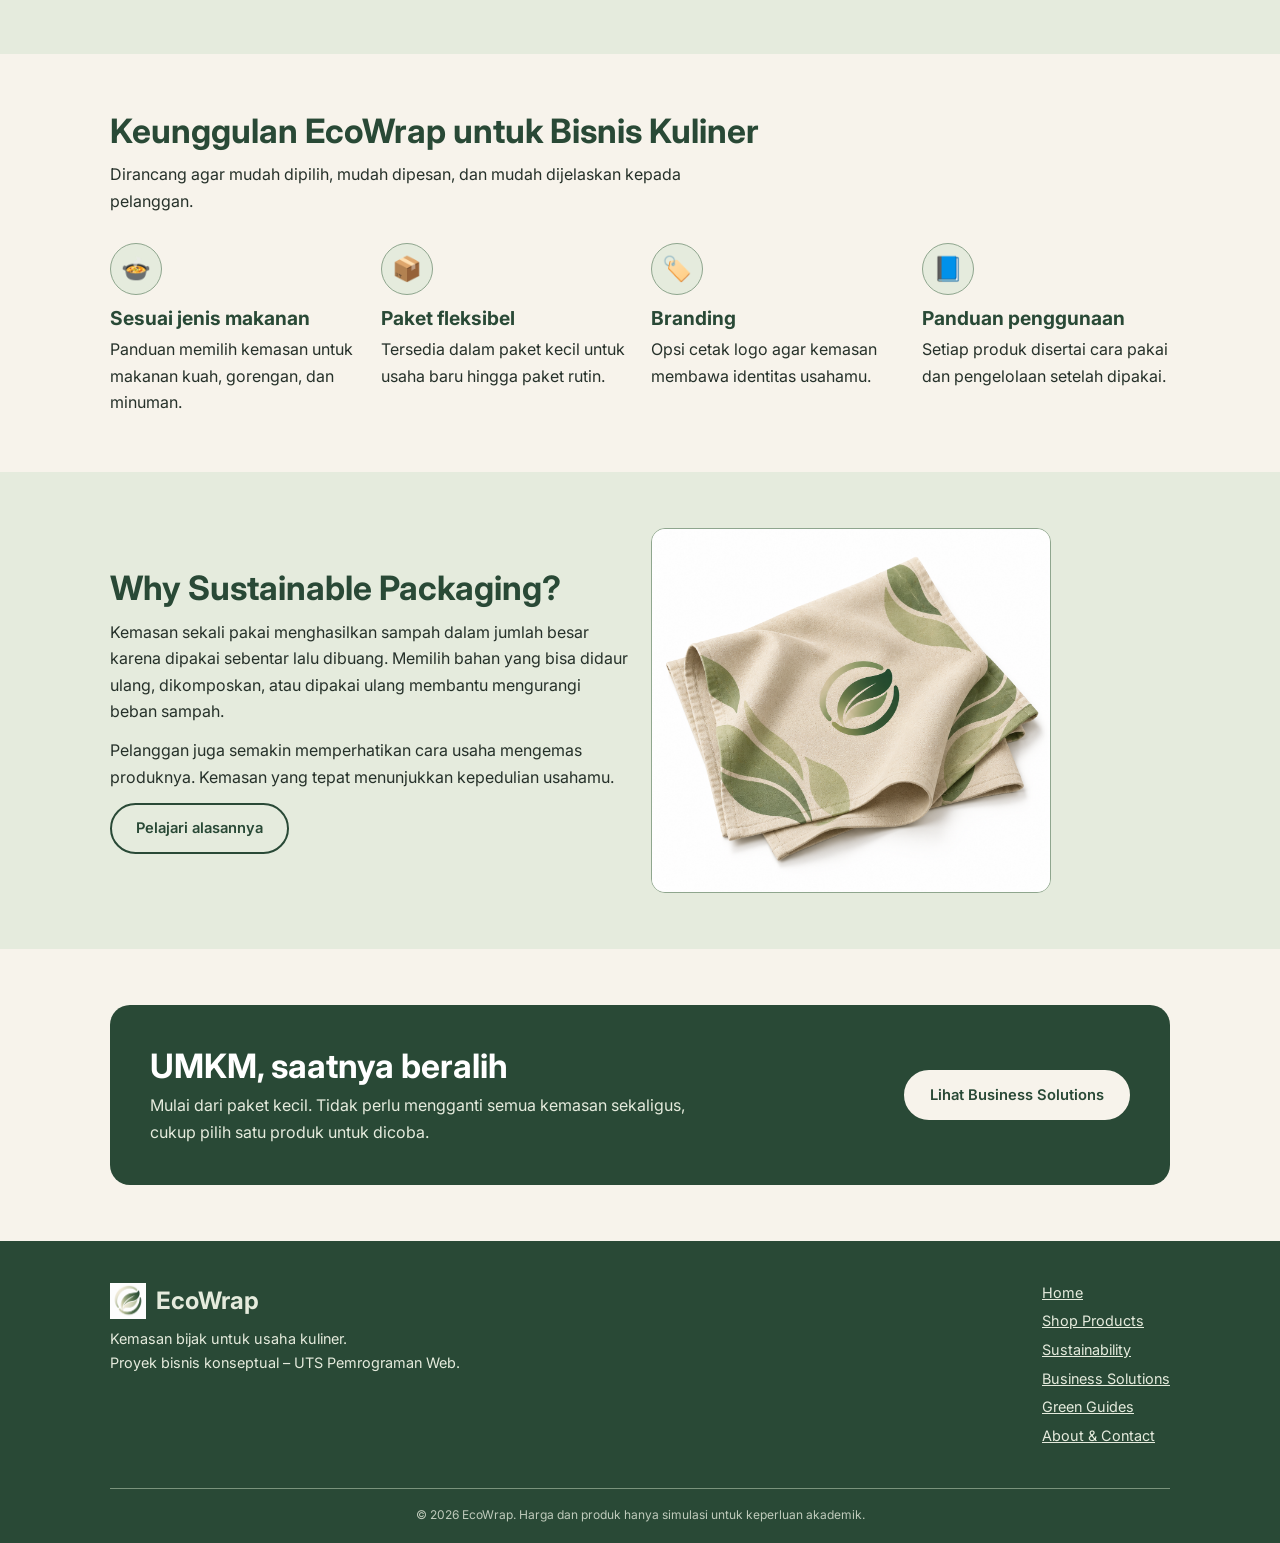
==== commit 310f72db: "Remove price simulation note from product intro" ====
--- a/index.html
+++ b/index.html
@@ -30,7 +30,7 @@
 </div></section>
 
 <section class="section"><div class="wrap">
-  <h2>Produk Unggulan</h2><p class="intro">Tiga pilihan yang paling sering dibutuhkan usaha kuliner. Harga adalah simulasi.</p>
+  <h2>Produk Unggulan</h2><p class="intro">Tiga pilihan yang paling sering dibutuhkan usaha kuliner.</p>
   <div class="grid g3">
     <article class="card"><img src="images/ECOBOWL 750 ML.png" alt="EcoBowl 750 ml" width="400" height="300"><div class="body"><h3>EcoBowl 750 ml</h3><p>Mangkuk bagasse untuk soto, bakso, dan salad. Isi 50 pcs.</p><p><strong>Rp75.000</strong> <small>(simulasi)</small></p><a class="btn btn-outline" href="products.html">Lihat produk</a></div></article>
     <article class="card"><img src="images/CUP KERTAS 12 OZ & TUTUP.png" alt="Cup Kertas 12 oz + Tutup" width="400" height="300"><div class="body"><h3>Cup Kertas 12 oz + Tutup</h3><p>Cukup untuk kopi dan teh panas atau dingin. Isi 50 set.</p><p><strong>Rp65.000</strong> <small>(simulasi)</small></p><a class="btn btn-outline" href="products.html">Lihat produk</a></div></article>
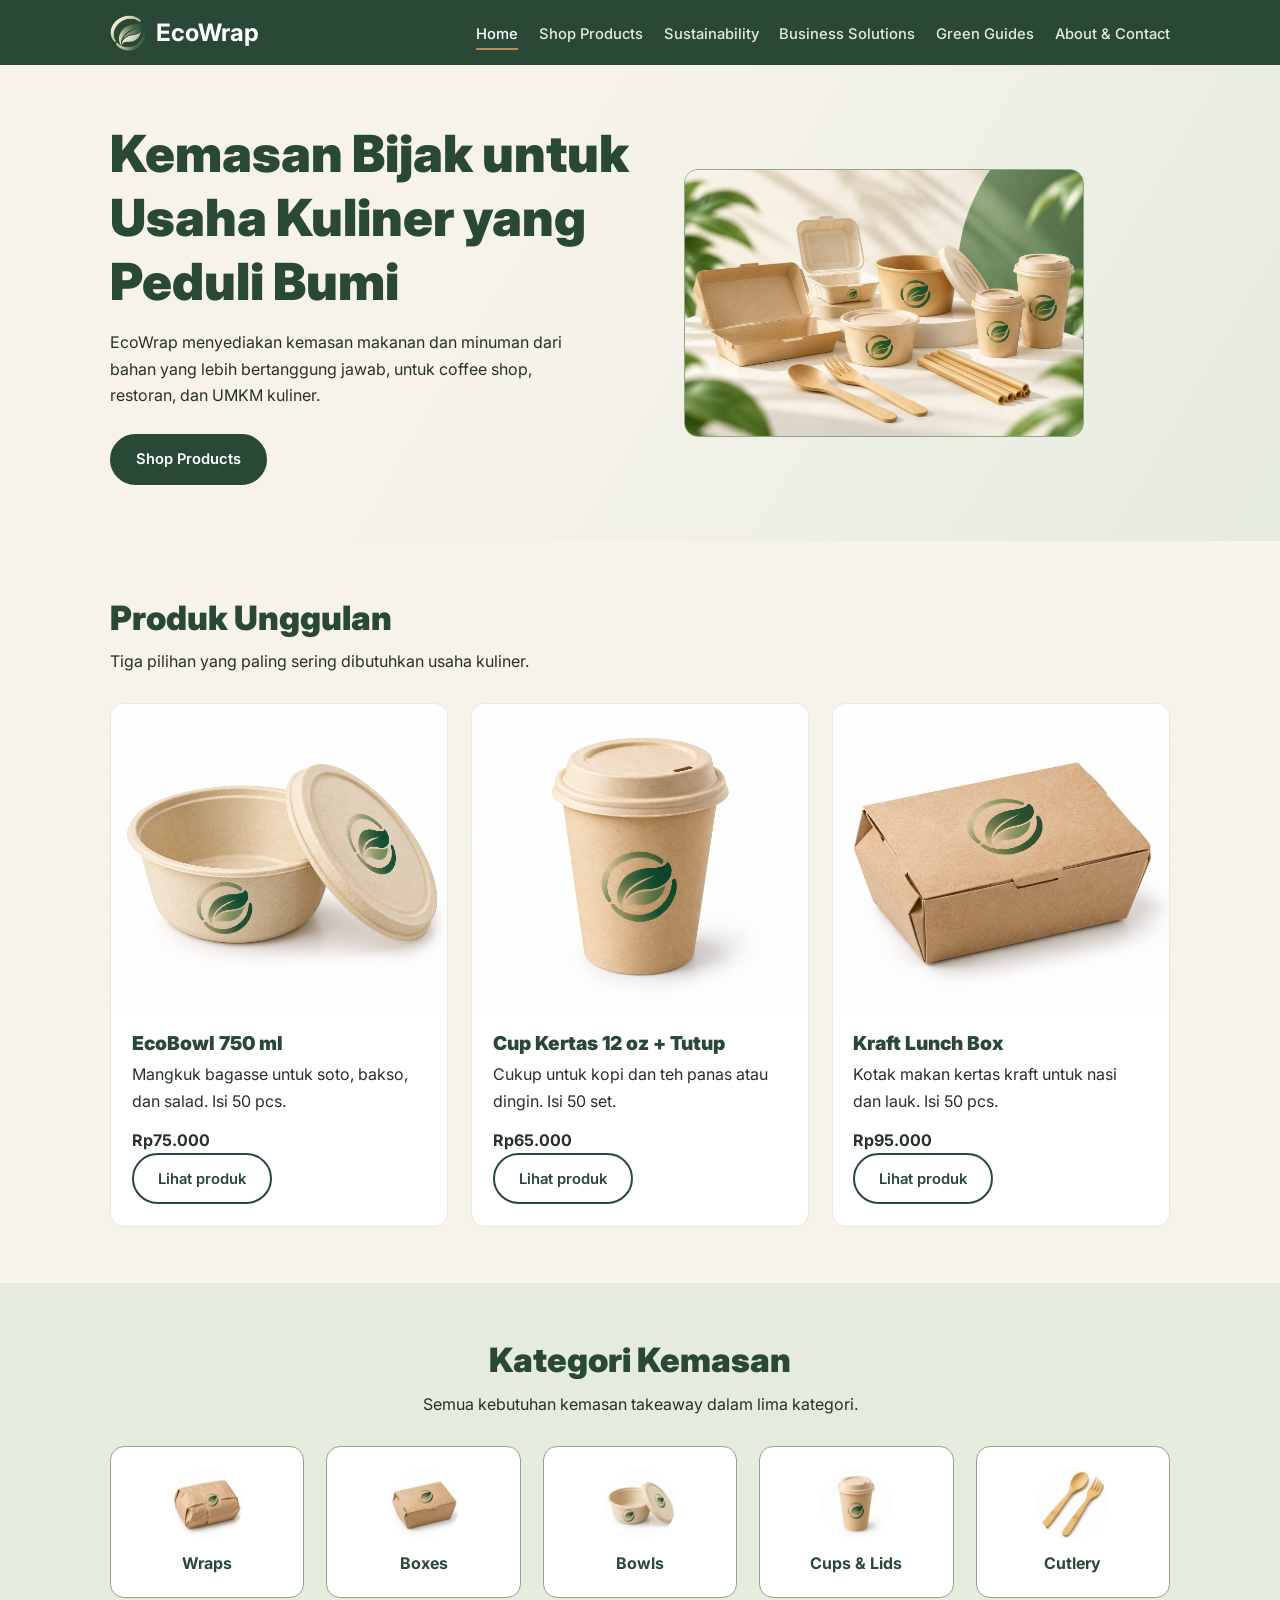
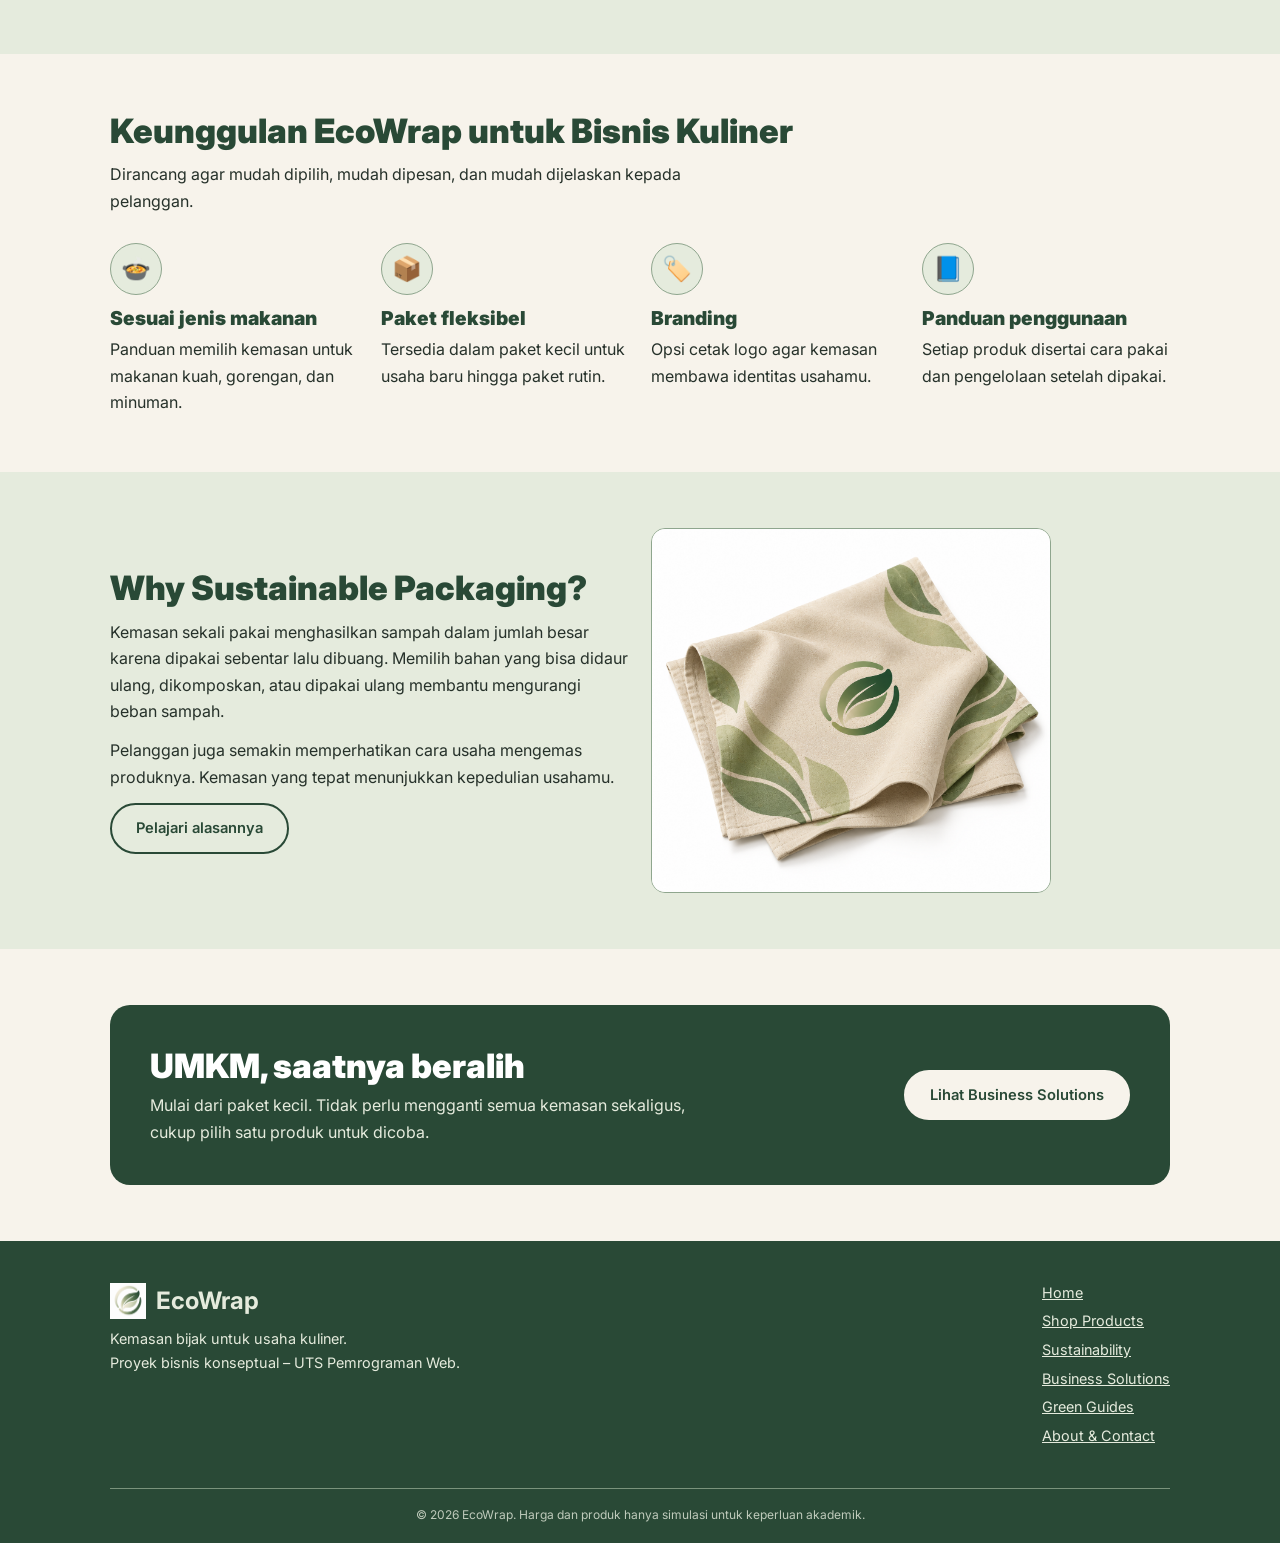
==== commit 63b4ffb8: "Update index.html" ====
--- a/index.html
+++ b/index.html
@@ -32,9 +32,9 @@
 <section class="section"><div class="wrap">
   <h2>Produk Unggulan</h2><p class="intro">Tiga pilihan yang paling sering dibutuhkan usaha kuliner.</p>
   <div class="grid g3">
-    <article class="card"><img src="images/ECOBOWL 750 ML.png" alt="EcoBowl 750 ml" width="400" height="300"><div class="body"><h3>EcoBowl 750 ml</h3><p>Mangkuk bagasse untuk soto, bakso, dan salad. Isi 50 pcs.</p><p><strong>Rp75.000</strong> <small>(simulasi)</small></p><a class="btn btn-outline" href="products.html">Lihat produk</a></div></article>
-    <article class="card"><img src="images/CUP KERTAS 12 OZ & TUTUP.png" alt="Cup Kertas 12 oz + Tutup" width="400" height="300"><div class="body"><h3>Cup Kertas 12 oz + Tutup</h3><p>Cukup untuk kopi dan teh panas atau dingin. Isi 50 set.</p><p><strong>Rp65.000</strong> <small>(simulasi)</small></p><a class="btn btn-outline" href="products.html">Lihat produk</a></div></article>
-    <article class="card"><img src="images/KRAFT LUNCH BOX.png" alt="Kraft Lunch Box" width="400" height="300"><div class="body"><h3>Kraft Lunch Box</h3><p>Kotak makan kertas kraft untuk nasi dan lauk. Isi 50 pcs.</p><p><strong>Rp95.000</strong> <small>(simulasi)</small></p><a class="btn btn-outline" href="products.html">Lihat produk</a></div></article>
+    <article class="card"><img src="images/ECOBOWL 750 ML.png" alt="EcoBowl 750 ml" width="400" height="300"><div class="body"><h3>EcoBowl 750 ml</h3><p>Mangkuk bagasse untuk soto, bakso, dan salad. Isi 50 pcs.</p><p><strong>Rp75.000</strong></p><a class="btn btn-outline" href="products.html">Lihat produk</a></div></article>
+    <article class="card"><img src="images/CUP KERTAS 12 OZ & TUTUP.png" alt="Cup Kertas 12 oz + Tutup" width="400" height="300"><div class="body"><h3>Cup Kertas 12 oz + Tutup</h3><p>Cukup untuk kopi dan teh panas atau dingin. Isi 50 set.</p><p><strong>Rp65.000</strong></p><a class="btn btn-outline" href="products.html">Lihat produk</a></div></article>
+    <article class="card"><img src="images/KRAFT LUNCH BOX.png" alt="Kraft Lunch Box" width="400" height="300"><div class="body"><h3>Kraft Lunch Box</h3><p>Kotak makan kertas kraft untuk nasi dan lauk. Isi 50 pcs.</p><p><strong>Rp95.000</strong></p><a class="btn btn-outline" href="products.html">Lihat produk</a></div></article>
   </div>
 </div></section>
 
--- a/css/style.css
+++ b/css/style.css
@@ -17,10 +17,14 @@
   --radius: 14px;
   --max: 1100px;
   --font-head: "Inter", sans-serif;
+   --font-weight-head: 900;
   --font-body: "Inter", system-ui, -apple-system, "Segoe UI", sans-serif;
 }
 
 /* ---------- Dasar ---------- */
+h1, h2, h3 {
+    font-weight: var(--font-weight-head);
+}
 * { box-sizing: border-box; margin: 0; padding: 0; }
 html { scroll-behavior: smooth; }
 body {
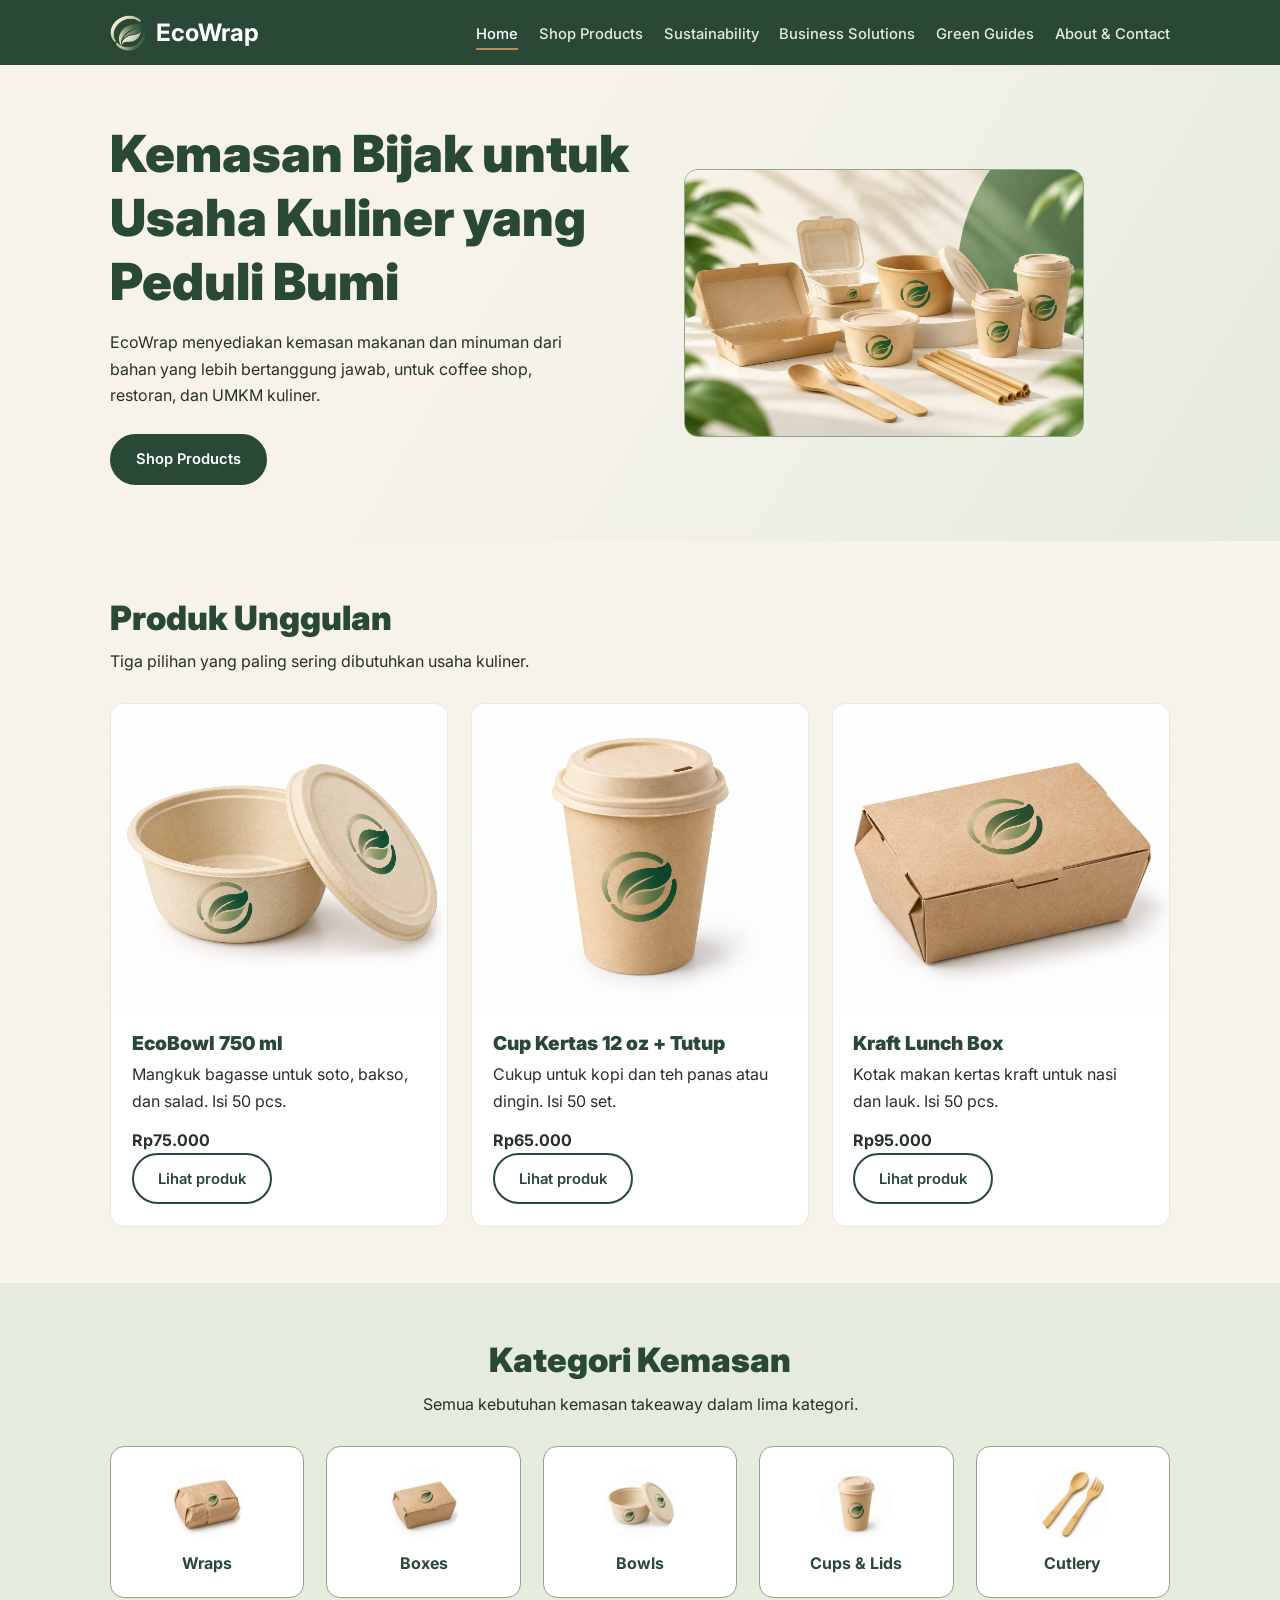
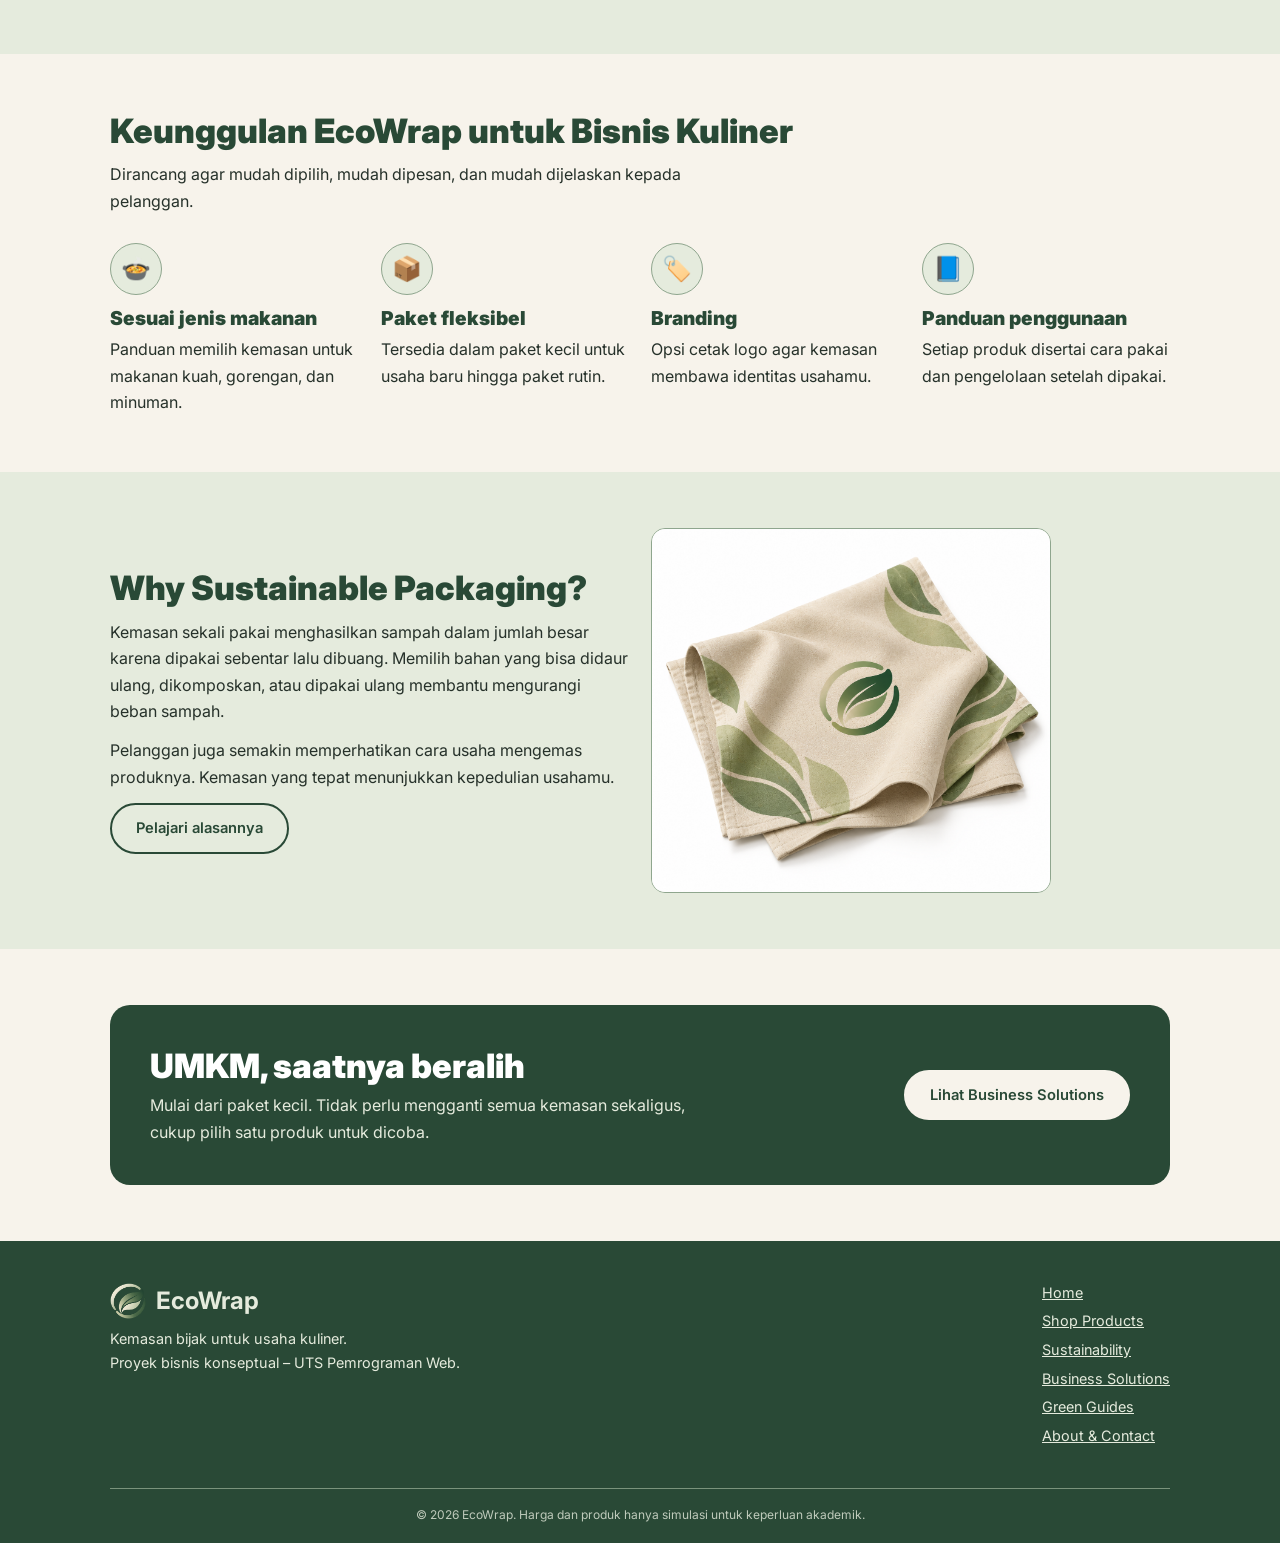
==== commit 2bc6bff0: "Update logo image in footer section" ====
--- a/index.html
+++ b/index.html
@@ -70,7 +70,7 @@
 </main>
 <footer class="site-footer">
   <div class="wrap">
-    <div><a class="brand" href="index.html"><img src="images/LOGO.png" alt="" width="36" height="36">EcoWrap</a>
+    <div><a class="brand" href="index.html"><img src="images/LOGO FIX.png" alt="" width="36" height="36">EcoWrap</a>
     <p>Kemasan bijak untuk usaha kuliner.<br>Proyek bisnis konseptual – UTS Pemrograman Web.</p></div>
     <nav aria-label="Navigasi footer"><ul><li><a href="index.html">Home</a></li><li><a href="products.html">Shop Products</a></li><li><a href="sustainability.html">Sustainability</a></li><li><a href="business.html">Business Solutions</a></li><li><a href="guides.html">Green Guides</a></li><li><a href="about.html">About &amp; Contact</a></li></ul></nav>
     <small>© 2026 EcoWrap. Harga dan produk hanya simulasi untuk keperluan akademik.</small>
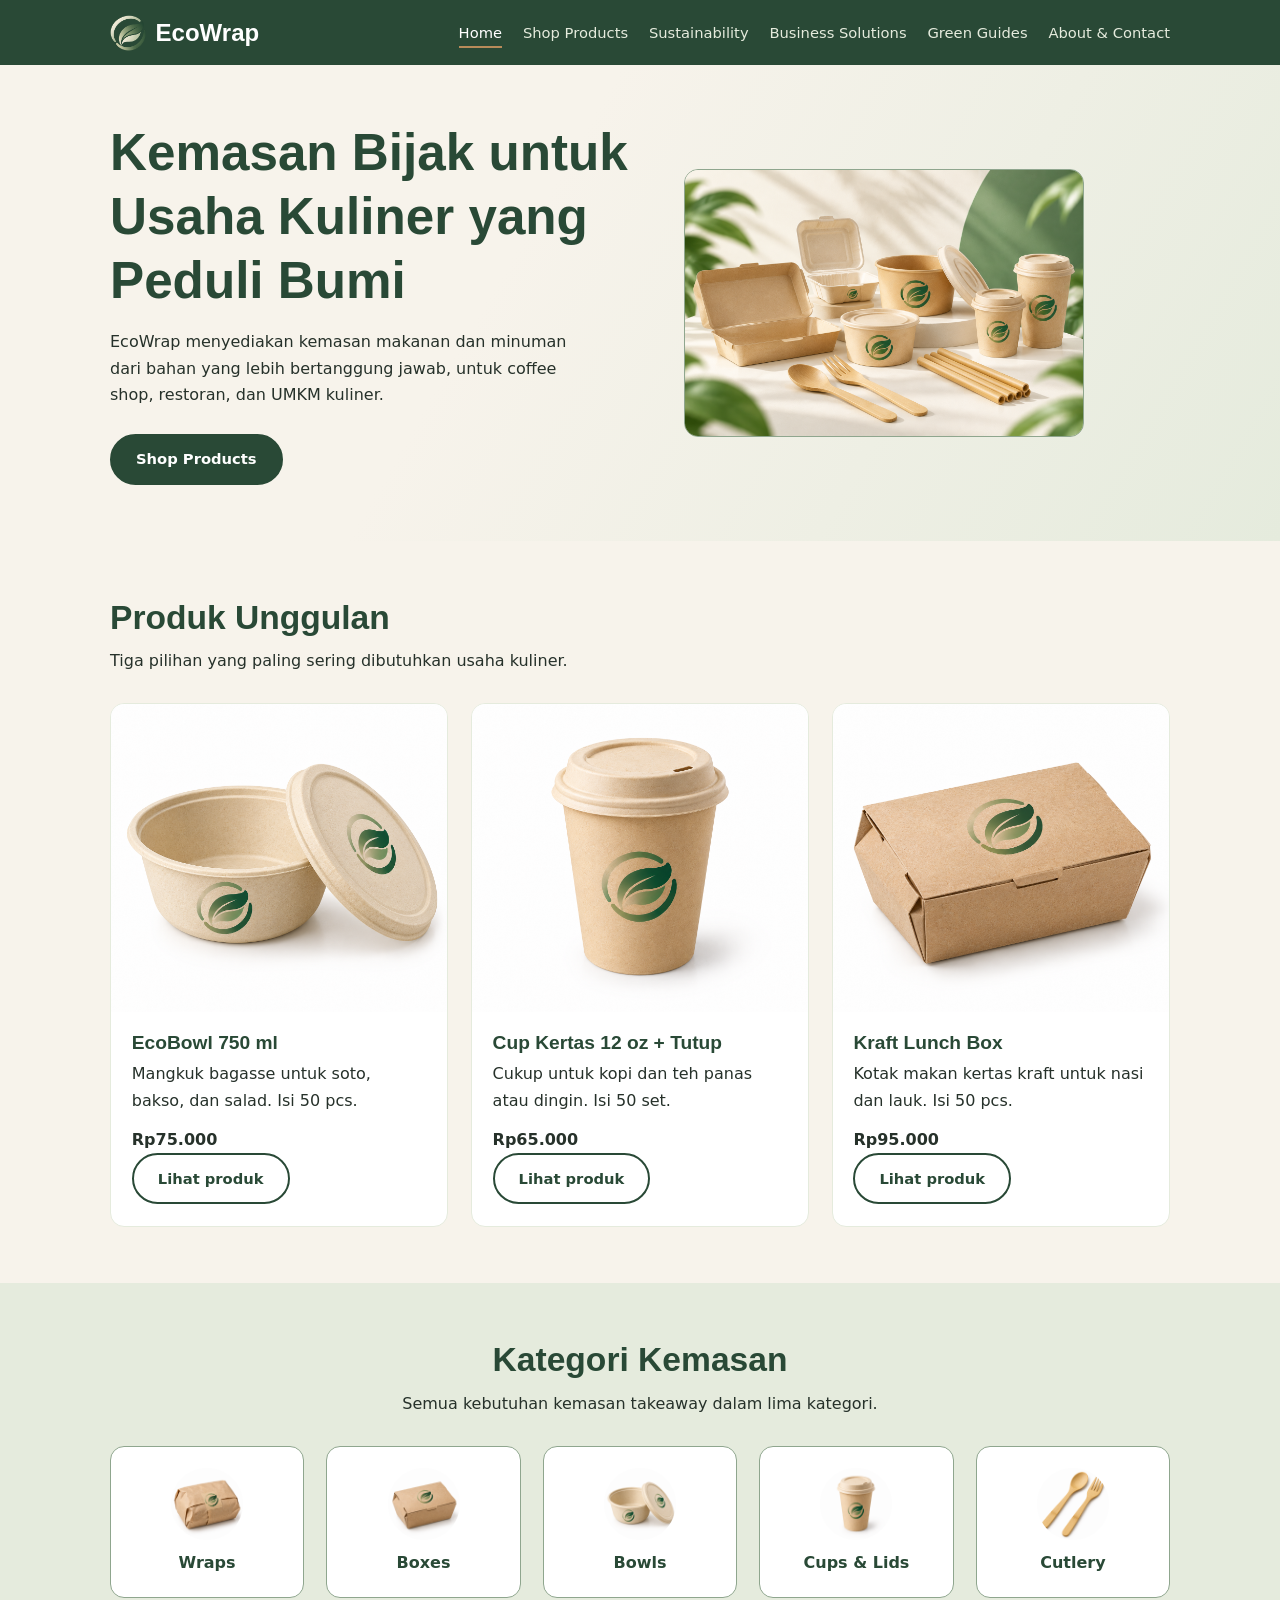
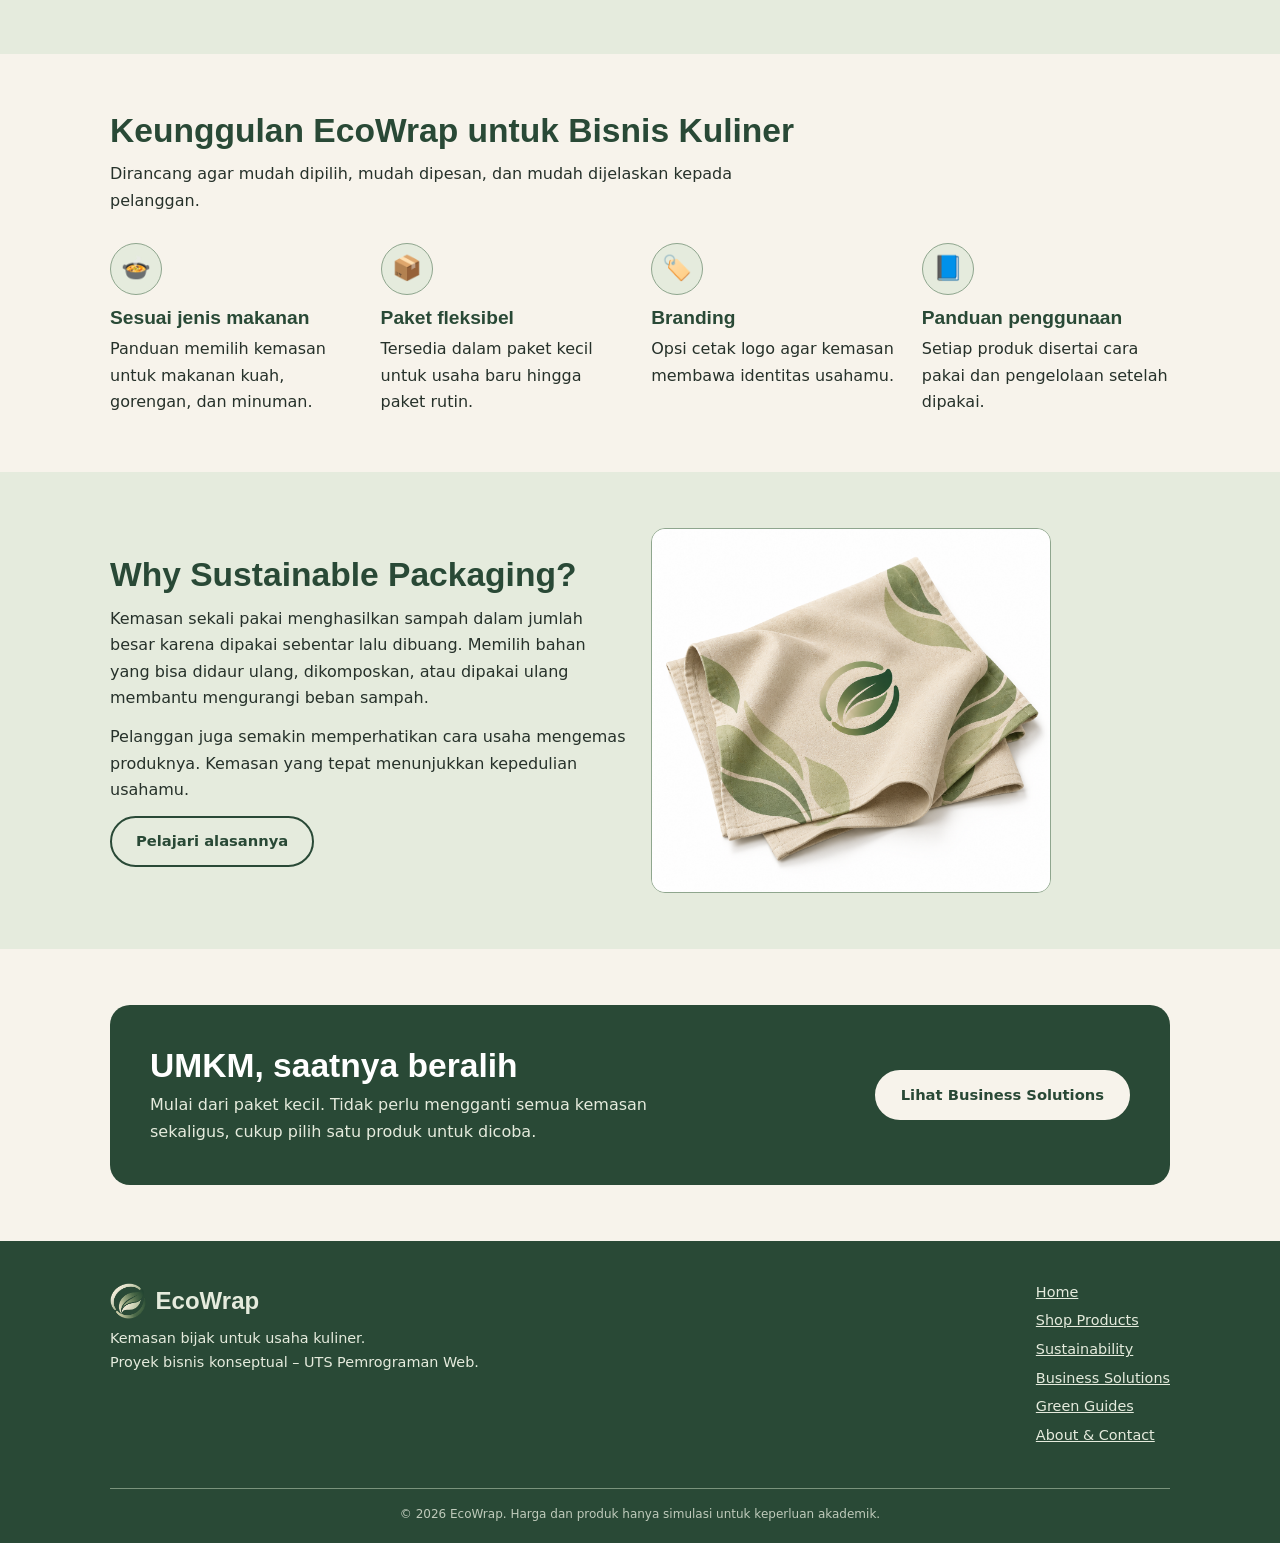
==== commit e77e9909: "Update index.html hapus skip content" ====
--- a/index.html
+++ b/index.html
@@ -6,20 +6,15 @@
 <title>Home | EcoWrap</title>
 <meta name="description" content="EcoWrap, kemasan ramah lingkungan untuk coffee shop, restoran, dan UMKM kuliner.">
 <link rel="icon" href="images/LOGO FIX.png" type="image/png">
-<link rel="preconnect" href="https://fonts.googleapis.com">
-<link rel="preconnect" href="https://fonts.gstatic.com" crossorigin>
-<link rel="stylesheet" href="https://fonts.googleapis.com/css2?family=Inter:wght@400;500;600&amp;family=Playfair+Display:wght@600;700&amp;display=swap">
 <link rel="stylesheet" href="css/style.css">
 </head>
 <body>
-<a class="skip" href="#konten">Lewati ke konten utama</a>
 <header class="site-header">
   <nav class="nav" aria-label="Navigasi utama">
     <a class="brand" href="index.html"><img src="images/LOGO FIX.png" alt="" width="36" height="36">EcoWrap</a>
     <ul><li><a class="link" href="index.html" aria-current="page">Home</a></li><li><a class="link" href="products.html">Shop Products</a></li><li><a class="link" href="sustainability.html">Sustainability</a></li><li><a class="link" href="business.html">Business Solutions</a></li><li><a class="link" href="guides.html">Green Guides</a></li><li><a class="link" href="about.html">About &amp; Contact</a></li></ul>
   </nav>
 </header>
-<main id="konten">
 <section class="hero"><div class="wrap">
   <div>
     <h1>Kemasan Bijak untuk Usaha Kuliner yang Peduli Bumi</h1>
--- a/css/style.css
+++ b/css/style.css
@@ -1,3 +1,4 @@
+
 /* ==========================================================
    EcoWrap – style.css
    Satu stylesheet untuk seluruh halaman.
@@ -6,27 +7,35 @@
    ========================================================== */
 
 :root {
-  --forest: #294936;   /* identitas utama: navbar, footer, tombol CTA */
-  --sage: #8FA68E;     /* pendukung: ikon, dekorasi, garis */
-  --pale: #E5EBDD;     /* pendukung: kartu, bagian edukasi */
-  --cream: #F7F3EB;    /* latar utama */
-  --kraft: #B88B5A;    /* aksen alami (hemat) */
-  --charcoal: #26312A; /* teks */
-  --white: #FFFFFF;    /* kartu produk, formulir */
+  --forest: #294936;
+  --sage: #8FA68E;
+  --pale: #E5EBDD;
+  --cream: #F7F3EB;
+  --kraft: #B88B5A;
+  --charcoal: #26312A;
+  --white: #FFFFFF;
 
   --radius: 14px;
   --max: 1100px;
   --font-head: "Inter", sans-serif;
-   --font-weight-head: 900;
   --font-body: "Inter", system-ui, -apple-system, "Segoe UI", sans-serif;
 }
 
 /* ---------- Dasar ---------- */
 h1, h2, h3 {
-    font-weight: var(--font-weight-head);
-}
-* { box-sizing: border-box; margin: 0; padding: 0; }
-html { scroll-behavior: smooth; }
+  font-weight: 900;
+}
+
+* {
+  box-sizing: border-box;
+  margin: 0;
+  padding: 0;
+}
+
+html {
+  scroll-behavior: smooth;
+}
+
 body {
   font-family: var(--font-body);
   background: var(--cream);
@@ -34,144 +43,678 @@
   line-height: 1.65;
   font-size: 1rem;
 }
-img { max-width: 100%; height: auto; display: block; }
-a { color: var(--forest); }
-h1, h2, h3 { font-family: var(--font-head); color: var(--forest); line-height: 1.25; }
-h1 { font-size: clamp(2rem, 5vw, 3.2rem); }
-h2 { font-size: clamp(1.5rem, 3.2vw, 2.1rem); margin-bottom: .6rem; }
-h3 { font-size: 1.2rem; margin-bottom: .4rem; }
-p + p, p + ul, p + ol, ul + p { margin-top: .8rem; }
-ul, ol { padding-left: 1.3rem; }
-li + li { margin-top: .3rem; }
-:focus-visible { outline: 3px solid var(--kraft); outline-offset: 3px; }
-
-.skip { position: absolute; left: -999px; top: 0; background: var(--white); padding: .6rem 1rem; z-index: 100; }
-.skip:focus { left: 8px; top: 8px; }
-
-.wrap { width: 100%; max-width: var(--max); margin: 0 auto; padding: 0 1.25rem; }
-.section { padding: 3.5rem 0; }
-.section-pale { background: var(--pale); }
-.intro { max-width: 640px; margin-bottom: 1.8rem; }
-.center { text-align: center; }
-.center .intro { margin-left: auto; margin-right: auto; }
+
+img {
+  max-width: 100%;
+  height: auto;
+  display: block;
+}
+
+a {
+  color: var(--forest);
+}
+
+h1, h2, h3 {
+  font-family: var(--font-head);
+  color: var(--forest);
+  line-height: 1.25;
+}
+
+h1 {
+  font-size: clamp(2rem, 5vw, 3.2rem);
+}
+
+h2 {
+  font-size: clamp(1.5rem, 3.2vw, 2.1rem);
+  margin-bottom: .6rem;
+}
+
+h3 {
+  font-size: 1.2rem;
+  margin-bottom: .4rem;
+}
+
+p + p,
+p + ul,
+p + ol,
+ul + p {
+  margin-top: .8rem;
+}
+
+ul, ol {
+  padding-left: 1.3rem;
+}
+
+li + li {
+  margin-top: .3rem;
+}
+
+:focus-visible {
+  outline: 3px solid var(--kraft);
+  outline-offset: 3px;
+}
+
+.skip {
+  position: absolute;
+  left: -999px;
+  top: 0;
+  background: var(--white);
+  padding: .6rem 1rem;
+  z-index: 100;
+}
+
+.skip:focus {
+  left: 8px;
+  top: 8px;
+}
+
+.wrap {
+  width: 100%;
+  max-width: var(--max);
+  margin: 0 auto;
+  padding: 0 1.25rem;
+}
+
+.section {
+  padding: 3.5rem 0;
+}
+
+.section-pale {
+  background: var(--pale);
+}
+
+.intro {
+  max-width: 640px;
+  margin-bottom: 1.8rem;
+}
+
+.center {
+  text-align: center;
+}
+
+.center .intro {
+  margin-left: auto;
+  margin-right: auto;
+}
 
 /* ---------- Header & navigasi (Flexbox) ---------- */
-.site-header { background: var(--forest); position: sticky; top: 0; z-index: 50; }
-.nav { display: flex; align-items: center; justify-content: space-between; gap: 1rem; padding: .8rem 1.25rem; max-width: var(--max); margin: 0 auto; flex-wrap: wrap; }
-.brand { display: flex; align-items: center; gap: .6rem; color: var(--white); text-decoration: none; font-family: var(--font-head); font-weight: 700; font-size: 1.5rem; }
-.brand img { width: 36px; height: 36px; }
-.nav ul { list-style: none; display: flex; flex-wrap: wrap; gap: .25rem 1.3rem; padding: 0; }
-.nav li + li { margin: 0; }
-.nav a.link { color: var(--pale); text-decoration: none; font-size: .92rem; font-weight: 500; padding: .35rem 0; border-bottom: 2px solid transparent; }
-.nav a.link:hover { border-color: var(--sage); }
-.nav a.link[aria-current="page"] { color: var(--white); border-color: var(--kraft); }
+.site-header {
+  background: var(--forest);
+  position: sticky;
+  top: 0;
+  z-index: 50;
+}
+
+.nav {
+  display: flex;
+  align-items: center;
+  justify-content: space-between;
+  gap: 1rem;
+  padding: .8rem 1.25rem;
+  max-width: var(--max);
+  margin: 0 auto;
+  flex-wrap: wrap;
+}
+
+.brand {
+  display: flex;
+  align-items: center;
+  gap: .6rem;
+  color: var(--white);
+  text-decoration: none;
+  font-family: var(--font-head);
+  font-weight: 700;
+  font-size: 1.5rem;
+}
+
+.brand img {
+  width: 36px;
+  height: 36px;
+}
+
+.nav ul {
+  list-style: none;
+  display: flex;
+  flex-wrap: wrap;
+  gap: .25rem 1.3rem;
+  padding: 0;
+}
+
+.nav li + li {
+  margin: 0;
+}
+
+.nav a.link {
+  color: var(--pale);
+  text-decoration: none;
+  font-size: .92rem;
+  font-weight: 500;
+  padding: .35rem 0;
+  border-bottom: 2px solid transparent;
+}
+
+.nav a.link:hover {
+  border-color: var(--sage);
+}
+
+.nav a.link[aria-current="page"] {
+  color: var(--white);
+  border-color: var(--kraft);
+}
 
 /* ---------- Tombol ---------- */
-.btn { display: inline-block; background: var(--forest); color: var(--white); text-decoration: none; font-weight: 600; font-size: .92rem; padding: .7rem 1.5rem; border-radius: 999px; border: 2px solid var(--forest); cursor: pointer; font-family: inherit; transition: background .2s, color .2s; }
-.btn:hover { background: var(--charcoal); border-color: var(--charcoal); }
-.btn-outline { background: transparent; color: var(--forest); }
-.btn-outline:hover { background: var(--forest); color: var(--white); border-color: var(--forest); }
-.btn-light { background: var(--cream); color: var(--forest); border-color: var(--cream); }
-.btn-light:hover { background: var(--pale); color: var(--forest); border-color: var(--pale); }
+.btn {
+  display: inline-block;
+  background: var(--forest);
+  color: var(--white);
+  text-decoration: none;
+  font-weight: 600;
+  font-size: .92rem;
+  padding: .7rem 1.5rem;
+  border-radius: 999px;
+  border: 2px solid var(--forest);
+  cursor: pointer;
+  font-family: inherit;
+  transition: background .2s, color .2s;
+}
+
+.btn:hover {
+  background: var(--charcoal);
+  border-color: var(--charcoal);
+}
+
+.btn-outline {
+  background: transparent;
+  color: var(--forest);
+}
+
+.btn-outline:hover {
+  background: var(--forest);
+  color: var(--white);
+  border-color: var(--forest);
+}
+
+.btn-light {
+  background: var(--cream);
+  color: var(--forest);
+  border-color: var(--cream);
+}
+
+.btn-light:hover {
+  background: var(--pale);
+  color: var(--forest);
+  border-color: var(--pale);
+}
 
 /* ---------- Hero (Grid) ---------- */
-.hero { background: linear-gradient(120deg, var(--cream) 40%, var(--pale)); }
-.hero .wrap { display: grid; grid-template-columns: 1.1fr 1fr; gap: 2.5rem; align-items: center; padding-top: 3.5rem; padding-bottom: 3.5rem; }
-.hero p { max-width: 480px; margin: 1rem 0 1.6rem; }
-.hero-img { border-radius: var(--radius); border: 1px solid var(--sage); }
-.page-hero { background: var(--pale); padding: 3rem 0 2.5rem; border-bottom: 4px solid var(--kraft); }
-.page-hero p { max-width: 640px; margin-top: .8rem; }
+.hero {
+  background: linear-gradient(120deg, var(--cream) 40%, var(--pale));
+}
+
+.hero .wrap {
+  display: grid;
+  grid-template-columns: 1.1fr 1fr;
+  gap: 2.5rem;
+  align-items: center;
+  padding-top: 3.5rem;
+  padding-bottom: 3.5rem;
+}
+
+.hero p {
+  max-width: 480px;
+  margin: 1rem 0 1.6rem;
+}
+
+.hero-img {
+  border-radius: var(--radius);
+  border: 1px solid var(--sage);
+}
+
+.page-hero {
+  background: var(--pale);
+  padding: 3rem 0 2.5rem;
+  border-bottom: 4px solid var(--kraft);
+}
+
+.page-hero p {
+  max-width: 640px;
+  margin-top: .8rem;
+}
 
 /* ---------- Grid & kartu ---------- */
-.grid { display: grid; gap: 1.4rem; }
-.g2 { grid-template-columns: repeat(2, 1fr); }
-.g3 { grid-template-columns: repeat(3, 1fr); }
-.g4 { grid-template-columns: repeat(4, 1fr); }
-.card { background: var(--white); border: 1px solid var(--pale); border-radius: var(--radius); overflow: hidden; }
-.card .body { padding: 1.2rem 1.3rem 1.4rem; }
-.section-pale .card { border-color: var(--sage); }
-.panel { background: var(--pale); border-radius: var(--radius); padding: 1.3rem 1.4rem; }
-.section-pale .panel { background: var(--white); }
-.tile { text-align: center; background: var(--white); border: 1px solid var(--sage); border-radius: var(--radius); padding: 1.3rem 1rem; text-decoration: none; color: var(--charcoal); transition: background .2s; }
-.tile:hover { background: var(--pale); }
-.tile img { width: 72px; height: 72px; margin: 0 auto .6rem; border-radius: 50%; }
-.tile strong { color: var(--forest); display: block; }
-.ikon { width: 52px; height: 52px; border-radius: 50%; background: var(--pale); border: 1px solid var(--sage); display: grid; place-items: center; font-size: 1.5rem; margin-bottom: .7rem; }
-.section-pale .ikon { background: var(--cream); }
-.tag { display: inline-block; font-size: .78rem; font-weight: 600; background: var(--kraft); color: var(--charcoal); padding: .1rem .7rem; border-radius: 999px; margin-bottom: .5rem; }
+.grid {
+  display: grid;
+  gap: 1.4rem;
+}
+
+.g2 {
+  grid-template-columns: repeat(2, 1fr);
+}
+
+.g3 {
+  grid-template-columns: repeat(3, 1fr);
+}
+
+.g4 {
+  grid-template-columns: repeat(4, 1fr);
+}
+
+.card {
+  background: var(--white);
+  border: 1px solid var(--pale);
+  border-radius: var(--radius);
+  overflow: hidden;
+}
+
+.card .body {
+  padding: 1.2rem 1.3rem 1.4rem;
+}
+
+.section-pale .card {
+  border-color: var(--sage);
+}
+
+.panel {
+  background: var(--pale);
+  border-radius: var(--radius);
+  padding: 1.3rem 1.4rem;
+}
+
+.section-pale .panel {
+  background: var(--white);
+}
+
+.tile {
+  text-align: center;
+  background: var(--white);
+  border: 1px solid var(--sage);
+  border-radius: var(--radius);
+  padding: 1.3rem 1rem;
+  text-decoration: none;
+  color: var(--charcoal);
+  transition: background .2s;
+}
+
+.tile:hover {
+  background: var(--pale);
+}
+
+.tile img {
+  width: 72px;
+  height: 72px;
+  margin: 0 auto .6rem;
+  border-radius: 50%;
+}
+
+.tile strong {
+  color: var(--forest);
+  display: block;
+}
+
+.ikon {
+  width: 52px;
+  height: 52px;
+  border-radius: 50%;
+  background: var(--pale);
+  border: 1px solid var(--sage);
+  display: grid;
+  place-items: center;
+  font-size: 1.5rem;
+  margin-bottom: .7rem;
+}
+
+.section-pale .ikon {
+  background: var(--cream);
+}
+
+.tag {
+  display: inline-block;
+  font-size: .78rem;
+  font-weight: 600;
+  background: var(--kraft);
+  color: var(--charcoal);
+  padding: .1rem .7rem;
+  border-radius: 999px;
+  margin-bottom: .5rem;
+}
 
 /* ---------- Produk ---------- */
-.produk dl { display: grid; grid-template-columns: auto 1fr; gap: .25rem 1rem; font-size: .9rem; margin: .7rem 0; }
-.produk dt { font-weight: 600; color: var(--forest); }
-.produk dd .harga { font-weight: 700; }
-.pakai { font-size: .88rem; background: var(--pale); border-radius: 10px; padding: .7rem .9rem; margin-bottom: 1rem; }
-.aksi { display: flex; flex-wrap: wrap; gap: .6rem; }
-.aksi .btn { padding: .55rem 1.1rem; font-size: .85rem; }
-.catatan { font-size: .85rem; border-left: 4px solid var(--kraft); background: var(--white); padding: .7rem 1rem; margin-top: 1.4rem; border-radius: 0 10px 10px 0; }
-.subnav { display: flex; flex-wrap: wrap; gap: .6rem; margin-top: 1.2rem; }
-.subnav a { text-decoration: none; background: var(--white); border: 1px solid var(--sage); border-radius: 999px; padding: .3rem 1rem; font-size: .88rem; font-weight: 500; }
-.subnav a:hover { background: var(--forest); color: var(--white); }
-.kategori { scroll-margin-top: 90px; }
-.kategori + .kategori { margin-top: 3rem; }
+.produk dl {
+  display: grid;
+  grid-template-columns: auto 1fr;
+  gap: .25rem 1rem;
+  font-size: .9rem;
+  margin: .7rem 0;
+}
+
+.produk dt {
+  font-weight: 600;
+  color: var(--forest);
+}
+
+.produk dd .harga {
+  font-weight: 700;
+}
+
+.pakai {
+  font-size: .88rem;
+  background: var(--pale);
+  border-radius: 10px;
+  padding: .7rem .9rem;
+  margin-bottom: 1rem;
+}
+
+/* Tombol Order Now berada di tengah kartu produk */
+.aksi {
+  display: flex;
+  justify-content: center;
+  align-items: center;
+  flex-wrap: wrap;
+  gap: .6rem;
+  width: 100%;
+  margin-top: 1rem;
+}
+
+.aksi .btn {
+  display: inline-block;
+  width: auto;
+  min-width: 140px;
+  padding: .65rem 1.2rem;
+  font-size: .85rem;
+  text-align: center;
+}
+
+.catatan {
+  font-size: .85rem;
+  border-left: 4px solid var(--kraft);
+  background: var(--white);
+  padding: .7rem 1rem;
+  margin-top: 1.4rem;
+  border-radius: 0 10px 10px 0;
+}
+
+.subnav {
+  display: flex;
+  flex-wrap: wrap;
+  gap: .6rem;
+  margin-top: 1.2rem;
+}
+
+.subnav a {
+  text-decoration: none;
+  background: var(--white);
+  border: 1px solid var(--sage);
+  border-radius: 999px;
+  padding: .3rem 1rem;
+  font-size: .88rem;
+  font-weight: 500;
+}
+
+.subnav a:hover {
+  background: var(--forest);
+  color: var(--white);
+}
+
+.kategori {
+  scroll-margin-top: 90px;
+}
+
+.kategori + .kategori {
+  margin-top: 3rem;
+}
 
 /* ---------- Tabel ---------- */
-.tabel { overflow-x: auto; border-radius: var(--radius); border: 1px solid var(--sage); background: var(--white); }
-table { width: 100%; border-collapse: collapse; font-size: .92rem; min-width: 560px; }
-th, td { text-align: left; padding: .75rem 1rem; border-bottom: 1px solid var(--pale); vertical-align: top; }
-th { background: var(--forest); color: var(--white); font-weight: 600; }
-tr:last-child td { border-bottom: 0; }
+.tabel {
+  overflow-x: auto;
+  border-radius: var(--radius);
+  border: 1px solid var(--sage);
+  background: var(--white);
+}
+
+table {
+  width: 100%;
+  border-collapse: collapse;
+  font-size: .92rem;
+  min-width: 560px;
+}
+
+th, td {
+  text-align: left;
+  padding: .75rem 1rem;
+  border-bottom: 1px solid var(--pale);
+  vertical-align: top;
+}
+
+th {
+  background: var(--forest);
+  color: var(--white);
+  font-weight: 600;
+}
+
+tr:last-child td {
+  border-bottom: 0;
+}
 
 /* ---------- CTA ---------- */
-.cta { background: var(--forest); color: var(--pale); border-radius: 20px; padding: 2.5rem; display: flex; align-items: center; justify-content: space-between; gap: 1.5rem; flex-wrap: wrap; }
-.cta h2 { color: var(--white); margin-bottom: .3rem; }
-.cta p { max-width: 560px; }
+.cta {
+  background: var(--forest);
+  color: var(--pale);
+  border-radius: 20px;
+  padding: 2.5rem;
+  display: flex;
+  align-items: center;
+  justify-content: space-between;
+  gap: 1.5rem;
+  flex-wrap: wrap;
+}
+
+.cta h2 {
+  color: var(--white);
+  margin-bottom: .3rem;
+}
+
+.cta p {
+  max-width: 560px;
+}
 
 /* ---------- Artikel ---------- */
-.artikel { background: var(--white); border: 1px solid var(--pale); border-radius: var(--radius); padding: 1.8rem 2rem; scroll-margin-top: 90px; }
-.artikel + .artikel { margin-top: 1.6rem; }
-.artikel .meta { font-size: .85rem; color: var(--forest); margin-bottom: .8rem; }
-.artikel h3 { margin-top: 1rem; font-family: var(--font-body); font-size: 1.02rem; }
+.artikel {
+  background: var(--white);
+  border: 1px solid var(--pale);
+  border-radius: var(--radius);
+  padding: 1.8rem 2rem;
+  scroll-margin-top: 90px;
+}
+
+.artikel + .artikel {
+  margin-top: 1.6rem;
+}
+
+.artikel .meta {
+  font-size: .85rem;
+  color: var(--forest);
+  margin-bottom: .8rem;
+}
+
+.artikel h3 {
+  margin-top: 1rem;
+  font-family: var(--font-body);
+  font-size: 1.02rem;
+}
 
 /* ---------- Formulir & FAQ ---------- */
-form { background: var(--white); border: 1px solid var(--sage); border-radius: var(--radius); padding: 1.6rem; }
-label { display: block; font-weight: 600; font-size: .9rem; color: var(--forest); margin: 1rem 0 .3rem; }
-label:first-of-type { margin-top: 0; }
-input, select, textarea { width: 100%; font: inherit; font-size: .95rem; padding: .65rem .8rem; border: 1px solid var(--sage); border-radius: 8px; background: var(--white); color: var(--charcoal); }
-textarea { min-height: 110px; resize: vertical; }
-form .btn { margin-top: 1.3rem; }
-details { background: var(--white); border: 1px solid var(--sage); border-radius: 10px; padding: .9rem 1.1rem; }
-details + details { margin-top: .7rem; }
-summary { cursor: pointer; font-weight: 600; color: var(--forest); }
-details p { margin-top: .6rem; font-size: .95rem; }
-.kutipan { border-left: 4px solid var(--kraft); padding-left: 1rem; font-family: var(--font-head); font-style: italic; font-size: 1.15rem; color: var(--forest); }
+form {
+  background: var(--white);
+  border: 1px solid var(--sage);
+  border-radius: var(--radius);
+  padding: 1.6rem;
+}
+
+label {
+  display: block;
+  font-weight: 600;
+  font-size: .9rem;
+  color: var(--forest);
+  margin: 1rem 0 .3rem;
+}
+
+label:first-of-type {
+  margin-top: 0;
+}
+
+input, select, textarea {
+  width: 100%;
+  font: inherit;
+  font-size: .95rem;
+  padding: .65rem .8rem;
+  border: 1px solid var(--sage);
+  border-radius: 8px;
+  background: var(--white);
+  color: var(--charcoal);
+}
+
+textarea {
+  min-height: 110px;
+  resize: vertical;
+}
+
+form .btn {
+  margin-top: 1.3rem;
+}
+
+details {
+  background: var(--white);
+  border: 1px solid var(--sage);
+  border-radius: 10px;
+  padding: .9rem 1.1rem;
+}
+
+details + details {
+  margin-top: .7rem;
+}
+
+summary {
+  cursor: pointer;
+  font-weight: 600;
+  color: var(--forest);
+}
+
+details p {
+  margin-top: .6rem;
+  font-size: .95rem;
+}
+
+.kutipan {
+  border-left: 4px solid var(--kraft);
+  padding-left: 1rem;
+  font-family: var(--font-head);
+  font-style: italic;
+  font-size: 1.15rem;
+  color: var(--forest);
+}
 
 /* ---------- Footer ---------- */
-.site-footer { background: var(--forest); color: var(--pale); padding: 2.5rem 0 1.2rem; font-size: .9rem; }
-.site-footer .wrap { display: flex; justify-content: space-between; gap: 2rem; flex-wrap: wrap; }
-.site-footer .brand { margin-bottom: .4rem; }
-.site-footer ul { list-style: none; padding: 0; }
-.site-footer a { color: var(--pale); }
-.site-footer small { display: block; width: 100%; text-align: center; opacity: .8; border-top: 1px solid var(--sage); padding-top: 1rem; margin-top: .5rem; }
+.site-footer {
+  background: var(--forest);
+  color: var(--pale);
+  padding: 2.5rem 0 1.2rem;
+  font-size: .9rem;
+}
+
+.site-footer .wrap {
+  display: flex;
+  justify-content: space-between;
+  gap: 2rem;
+  flex-wrap: wrap;
+}
+
+.site-footer .brand {
+  margin-bottom: .4rem;
+}
+
+.site-footer ul {
+  list-style: none;
+  padding: 0;
+}
+
+.site-footer a {
+  color: var(--pale);
+}
+
+.site-footer small {
+  display: block;
+  width: 100%;
+  text-align: center;
+  opacity: .8;
+  border-top: 1px solid var(--sage);
+  padding-top: 1rem;
+  margin-top: .5rem;
+}
 
 /* ---------- Responsif (Media Queries) ---------- */
 @media (max-width: 960px) {
-  .g4 { grid-template-columns: repeat(2, 1fr); }
-  .g3 { grid-template-columns: repeat(2, 1fr); }
-}
+  .g4 {
+    grid-template-columns: repeat(2, 1fr);
+  }
+
+  .g3 {
+    grid-template-columns: repeat(2, 1fr);
+  }
+}
+
 @media (max-width: 768px) {
-  .hero .wrap { grid-template-columns: 1fr; padding-top: 2.2rem; padding-bottom: 2.2rem; }
-  .nav { flex-direction: column; align-items: flex-start; }
-  .g2, .g3 { grid-template-columns: 1fr; }
-  .section { padding: 2.5rem 0; }
-  .cta { padding: 1.8rem; }
-  .artikel { padding: 1.3rem; }
-}
+  .hero .wrap {
+    grid-template-columns: 1fr;
+    padding-top: 2.2rem;
+    padding-bottom: 2.2rem;
+  }
+
+  .nav {
+    flex-direction: column;
+    align-items: flex-start;
+  }
+
+  .g2, .g3 {
+    grid-template-columns: 1fr;
+  }
+
+  .section {
+    padding: 2.5rem 0;
+  }
+
+  .cta {
+    padding: 1.8rem;
+  }
+
+  .artikel {
+    padding: 1.3rem;
+  }
+}
+
 @media (max-width: 480px) {
-  .g4 { grid-template-columns: 1fr; }
-  .nav ul { gap: .1rem 1rem; }
-  .aksi .btn { width: 100%; text-align: center; }
-}
+  .g4 {
+    grid-template-columns: 1fr;
+  }
+
+  .nav ul {
+    gap: .1rem 1rem;
+  }
+
+  /* Tombol tetap di tengah dan tidak memenuhi lebar kartu */
+  .aksi {
+    justify-content: center;
+  }
+
+  .aksi .btn {
+    width: auto;
+    min-width: 140px;
+    text-align: center;
+  }
+}
+
 @media (prefers-reduced-motion: reduce) {
-  * { transition: none !important; scroll-behavior: auto !important; }
-}
-
+  * {
+    transition: none !important;
+    scroll-behavior: auto !important;
+  }
+}
